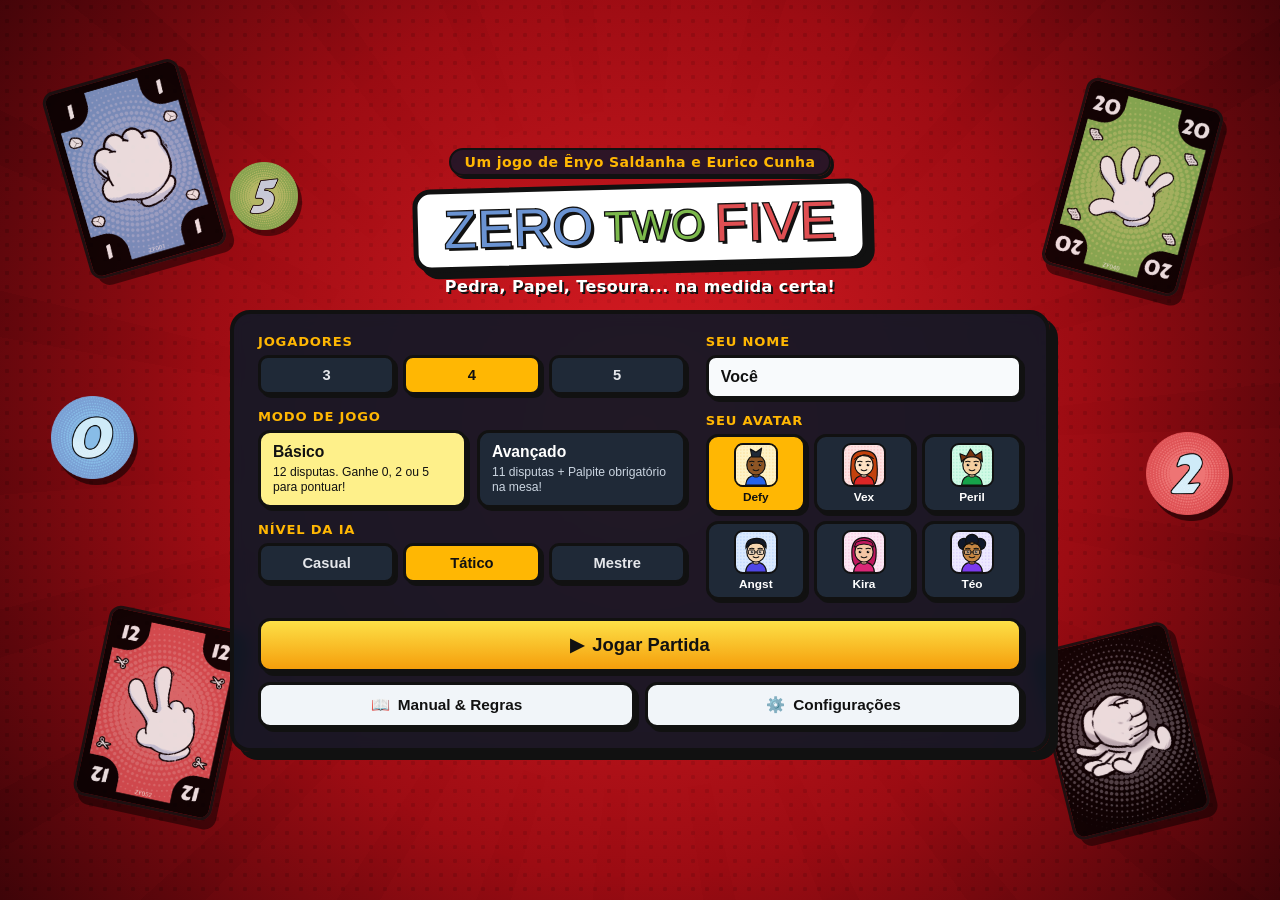
==== index.html @ 68f6e646 "Add files via upload" ====
<!DOCTYPE html>
<html lang="pt-BR">
<head>
  <meta charset="UTF-8" />
  <meta name="viewport" content="width=device-width, initial-scale=1.0, maximum-scale=1.0, user-scalable=no" />
  <title>Zero Two Five</title>
  <meta name="description" content="Um jogo de Ênyo Saldanha e Eurico Cunha — Pedra, Papel, Tesoura... na medida certa!" />
  <meta name="theme-color" content="#df1d24" />
  <meta name="apple-mobile-web-app-capable" content="yes" />
  <meta name="apple-mobile-web-app-status-bar-style" content="black-translucent" />
  <meta property="og:title" content="Zero Two Five" />
  <meta property="og:description" content="Um jogo de Ênyo Saldanha e Eurico Cunha — Pedra, Papel, Tesoura... na medida certa!" />
  <meta property="og:type" content="website" />
  <link rel="icon" type="image/png" href="assets/tokens/2_token.png" />
  <link rel="apple-touch-icon" href="assets/tokens/2_token.png" />
  <link rel="manifest" href="manifest.webmanifest" />
  <link rel="stylesheet" href="src/css/style.css" />
</head>
<body class="theme-crimson">
  <div id="app">
    <!-- ================= MAIN MENU ================= -->
    <section id="menu-screen" class="screen active">
      <div class="comic-bg-rays"></div>
      <div class="comic-bg-halftone"></div>
      <div class="floating-deco" aria-hidden="true">
        <img src="zero_two_five_cartas/jokenpo datamerged2.png" class="float-card fc-1" alt="" />
        <img src="zero_two_five_cartas/jokenpo datamerged53.png" class="float-card fc-2" alt="" />
        <img src="zero_two_five_cartas/jokenpo datamerged41.png" class="float-card fc-3" alt="" />
        <img src="zero_two_five_cartas/jokenpo datamerged.png" class="float-card fc-4" alt="" />
        <img src="assets/tokens/0_token.png" class="float-token ft-1" alt="" />
        <img src="assets/tokens/2_token.png" class="float-token ft-2" alt="" />
        <img src="assets/tokens/5_token.png" class="float-token ft-3" alt="" />
      </div>

      <div class="menu-container">
        <header class="brand-header">
          <p class="brand-credits" data-i18n="gameCredits">Um jogo de Ênyo Saldanha e Eurico Cunha</p>
          <div class="logo-lockup">
            <span class="logo-zero">ZERO</span>
            <span class="logo-two">TWO</span>
            <span class="logo-five">FIVE</span>
          </div>
          <p class="brand-subtitle" data-i18n="subtitle">Pedra, Papel, Tesoura... na medida certa!</p>
        </header>

        <div class="menu-card">
          <div class="menu-grid">
            <div class="setup-col">
              <div class="setup-group">
                <label class="setup-label" data-i18n="playersLabel">Jogadores</label>
                <div class="segmented" id="player-count-picker">
                  <button type="button" class="seg-btn" data-players="3">3</button>
                  <button type="button" class="seg-btn active" data-players="4">4</button>
                  <button type="button" class="seg-btn" data-players="5">5</button>
                </div>
              </div>

              <div class="setup-group">
                <label class="setup-label" data-i18n="modeLabel">Modo de Jogo</label>
                <div class="mode-cards" id="mode-picker">
                  <button type="button" class="mode-card active" data-mode="basic">
                    <strong data-i18n="modeBasic">Básico</strong>
                    <span data-i18n="modeBasicDesc">12 disputas. Ganhe 0, 2 ou 5 para pontuar!</span>
                  </button>
                  <button type="button" class="mode-card" data-mode="advanced">
                    <strong data-i18n="modeAdvanced">Avançado</strong>
                    <span data-i18n="modeAdvancedDesc">11 disputas + Palpite obrigatório na mesa!</span>
                  </button>
                </div>
              </div>

              <div class="setup-group">
                <label class="setup-label" data-i18n="difficultyLabel">Nível da IA</label>
                <div class="segmented" id="difficulty-picker">
                  <button type="button" class="seg-btn" data-diff="casual" data-i18n="diffCasual">Casual</button>
                  <button type="button" class="seg-btn active" data-diff="tactical" data-i18n="diffTactical">Tático</button>
                  <button type="button" class="seg-btn" data-diff="master" data-i18n="diffMaster">Mestre</button>
                </div>
              </div>
            </div>

            <div class="setup-col">
              <div class="setup-group">
                <label class="setup-label" for="player-name-input" data-i18n="yourName">Seu Nome</label>
                <input id="player-name-input" class="comic-input" type="text" maxlength="14" value="Você" />
              </div>

              <div class="setup-group">
                <label class="setup-label" data-i18n="yourAvatar">Seu Avatar</label>
                <div class="avatar-picker" id="avatar-picker"></div>
              </div>
            </div>
          </div>

          <div class="menu-actions">
            <button id="start-game-btn" type="button" class="btn-comic btn-play">
              <span>▶</span>
              <span data-i18n="playNow">Jogar Partida</span>
            </button>
            <div class="menu-secondary-actions">
              <button id="open-rules-menu-btn" type="button" class="btn-comic btn-secondary">
                <span>📖</span>
                <span data-i18n="rulesBtn">Manual & Regras</span>
              </button>
              <button id="open-settings-menu-btn" type="button" class="btn-comic btn-secondary">
                <span>⚙️</span>
                <span data-i18n="settingsBtn">Configurações</span>
              </button>
              <button id="quit-desktop-btn" type="button" class="btn-comic btn-danger hidden">
                <span>🚪</span>
                <span data-i18n="quitDesktop">Sair para Desktop</span>
              </button>
            </div>
          </div>
        </div>
      </div>
    </section>

    <!-- ================= GAME TABLE ================= -->
    <section id="game-screen" class="screen">
      <div class="comic-bg-rays"></div>
      <div class="comic-bg-halftone"></div>
      <div class="table-perspective-floor" aria-hidden="true"></div>

      <!-- Top HUD -->
      <header class="top-hud">
        <div class="hud-left">
          <div class="mini-logo">
            <span class="lz">ZERO</span><span class="lt">TWO</span><span class="lf">FIVE</span>
          </div>
          <div class="hud-pill" id="hud-round-pill">Rodada 1/5</div>
          <div class="hud-pill hud-pill-accent" id="hud-dispute-pill">Disputa 1/12</div>
          <div class="hud-pill hud-pill-mode" id="hud-mode-pill">Básico</div>
        </div>

        <div class="hud-center">
          <div class="center-status-banner" id="center-status-banner">
            <span id="center-status-text">Aguardando carta inicial...</span>
          </div>
        </div>

        <div class="hud-right">
          <div class="reserve-box" id="hud-reserve" title="Fichas restantes na reserva">
            <div class="res-item"><img src="assets/tokens/0_token.png" alt="0" /><span id="res-0">10</span></div>
            <div class="res-item"><img src="assets/tokens/2_token.png" alt="2" /><span id="res-2">10</span></div>
            <div class="res-item"><img src="assets/tokens/5_token.png" alt="5" /><span id="res-5">10</span></div>
          </div>
          <button id="hud-speed-btn" type="button" class="hud-icon-btn" title="Velocidade">1×</button>
          <button id="hud-sfx-btn" type="button" class="hud-icon-btn" title="Som">🔊</button>
          <button id="hud-music-btn" type="button" class="hud-icon-btn" title="Música">🎵</button>
          <button id="hud-rules-btn" type="button" class="hud-icon-btn" title="Regras">?</button>
          <button id="hud-settings-btn" type="button" class="hud-icon-btn" title="Configurações">⚙️</button>
          <button id="hud-menu-btn" type="button" class="hud-icon-btn" title="Menu">☰</button>
        </div>
      </header>

      <!-- Table Playfield -->
      <main class="table-arena" id="table-arena">
        <!-- Opponent seats injected dynamically -->
        <div id="opponents-layer" class="opponents-layer"></div>

        <!-- Center Vortex & Played Cards -->
        <div class="center-zone" id="center-zone">
          <div class="direction-ring" aria-hidden="true">
            <svg viewBox="0 0 360 360" class="arrows-svg">
              <defs>
                <linearGradient id="arrowGrad" x1="0%" y1="0%" x2="100%" y2="100%">
                  <stop offset="0%" stop-color="#ffd166" />
                  <stop offset="100%" stop-color="#f77f00" />
                </linearGradient>
              </defs>
              <!-- Clockwise Curved Arrow Top-Right -->
              <path d="M 92 48 A 145 145 0 0 1 304 128 L 320 118 L 302 162 L 266 138 L 284 132 A 122 122 0 0 0 92 68 Z"
                    fill="url(#arrowGrad)" stroke="#111" stroke-width="5" stroke-linejoin="round" />
              <!-- Clockwise Curved Arrow Bottom-Left -->
              <path d="M 268 312 A 145 145 0 0 1 56 232 L 40 242 L 58 198 L 94 222 L 76 228 A 122 122 0 0 0 268 292 Z"
                    fill="url(#arrowGrad)" stroke="#111" stroke-width="5" stroke-linejoin="round" />
            </svg>
          </div>

          <div class="played-cards-stage" id="played-cards-stage"></div>

          <div class="comic-callout hidden" id="comic-callout">
            <div class="callout-burst" id="callout-title">BAM!</div>
            <div class="callout-sub" id="callout-sub"></div>
          </div>
        </div>
      </main>

      <!-- Human Player Bottom Dock -->
      <footer class="human-dock" id="human-dock">
        <div class="human-profile-panel" id="human-profile-panel">
          <div class="seat-avatar-wrap" id="human-avatar-wrap">
            <div class="bam-tag">VEZ!</div>
            <div class="avatar-frame" id="human-avatar-frame"></div>
            <div class="card-count-badge" id="human-card-count">12</div>
          </div>

          <div class="human-meta">
            <div class="human-name-row">
              <span class="seat-name" id="human-name-label">Você</span>
            </div>

            <div class="human-stats-row">
              <div class="wins-pill" id="human-wins-pill">
                <span class="trophy-icon">🏆</span>
                <strong id="human-wins-count">0</strong>
              </div>
              <div class="tokens-row" id="human-tokens-row"></div>
              <div class="bid-mini-slot hidden" id="human-bid-slot"></div>
            </div>
          </div>
        </div>

        <div class="human-hand-area">
          <div class="turn-instruction-bar" id="turn-instruction-bar">
            <span id="turn-instruction-text">Sua vez!</span>
          </div>
          <div class="human-hand" id="human-hand"></div>
        </div>

        <div class="human-controls-panel">
          <button id="sort-hand-btn" type="button" class="btn-comic btn-small">
            <span>⇅</span>
            <span id="sort-hand-label">Ordenar por Número</span>
          </button>
          <button id="place-bid-btn" type="button" class="btn-comic btn-bid hidden">
            <span>🎯</span>
            <span id="place-bid-label">Colocar Palpite</span>
          </button>
        </div>
      </footer>
    </section>

    <!-- ================= MODALS ================= -->
    <div id="modal-backdrop" class="modal-backdrop hidden">
      <!-- Rules Modal -->
      <div id="rules-modal" class="comic-modal hidden">
        <div class="modal-header">
          <h2 data-i18n="manualTitle">Como Jogar Zero Two Five</h2>
          <button type="button" class="modal-close-btn" data-close-modal="rules-modal">✕</button>
        </div>
        <div class="modal-body rules-body" id="rules-content"></div>
        <div class="modal-footer">
          <button type="button" class="btn-comic btn-play" data-close-modal="rules-modal" data-i18n="close">Fechar</button>
        </div>
      </div>

      <!-- Settings Modal -->
      <div id="settings-modal" class="comic-modal hidden">
        <div class="modal-header">
          <h2 data-i18n="settingsBtn">Configurações</h2>
          <button type="button" class="modal-close-btn" data-close-modal="settings-modal">✕</button>
        </div>
        <div class="modal-body settings-body">
          <div class="setting-row">
            <label data-i18n="tableTheme">Tema da Mesa</label>
            <div class="theme-picker" id="theme-picker"></div>
          </div>
          <div class="setting-row">
            <label data-i18n="languageLabel">Idioma</label>
            <div class="segmented" id="lang-picker">
              <button type="button" class="seg-btn active" data-lang="pt">Português (BR)</button>
              <button type="button" class="seg-btn" data-lang="en">English</button>
            </div>
          </div>
          <div class="setting-row">
            <label data-i18n="speedLabel">Velocidade</label>
            <div class="segmented" id="speed-picker">
              <button type="button" class="seg-btn active" data-speed="normal" data-i18n="speedNormal">Normal</button>
              <button type="button" class="seg-btn" data-speed="fast" data-i18n="speedFast">Rápida</button>
            </div>
          </div>
          <div class="setting-row">
            <label data-i18n="soundLabel">Efeitos Sonoros</label>
            <div class="segmented" id="sfx-picker">
              <button type="button" class="seg-btn active" data-sfx="on" data-i18n="on">Ligado</button>
              <button type="button" class="seg-btn" data-sfx="off" data-i18n="off">Desligado</button>
            </div>
          </div>
          <div class="setting-row">
            <label data-i18n="musicLabel">Música de Fundo</label>
            <div class="segmented" id="music-picker">
              <button type="button" class="seg-btn" data-music="on" data-i18n="on">Ligado</button>
              <button type="button" class="seg-btn active" data-music="off" data-i18n="off">Desligado</button>
            </div>
          </div>
        </div>
        <div class="modal-footer">
          <button type="button" class="btn-comic btn-play" data-close-modal="settings-modal" data-i18n="close">Fechar</button>
        </div>
      </div>

      <!-- Round Summary Modal -->
      <div id="round-modal" class="comic-modal comic-modal-wide hidden">
        <div class="modal-header">
          <h2 id="round-modal-title">Fim da Rodada 1</h2>
        </div>
        <div class="modal-body" id="round-modal-body"></div>
        <div class="modal-footer">
          <button id="round-next-btn" type="button" class="btn-comic btn-play">Próxima Rodada</button>
        </div>
      </div>

      <!-- Game Over Modal -->
      <div id="gameover-modal" class="comic-modal comic-modal-wide hidden">
        <div class="modal-header">
          <h2 id="gameover-modal-title">Fim de Jogo!</h2>
        </div>
        <div class="modal-body" id="gameover-modal-body"></div>
        <div class="modal-footer gameover-footer">
          <button id="tie-jokenpo-btn" type="button" class="btn-comic btn-bid hidden">Decidir no Pedra, Papel, Tesoura!</button>
          <button id="play-again-btn" type="button" class="btn-comic btn-play">Jogar Novamente</button>
          <button id="back-menu-btn" type="button" class="btn-comic btn-secondary">Menu Principal</button>
        </div>
      </div>

      <!-- Jokenpô Tie-Breaker Modal -->
      <div id="jokenpo-modal" class="comic-modal hidden">
        <div class="modal-header">
          <h2 id="jokenpo-modal-title">Desempate: Pedra, Papel, Tesoura!</h2>
        </div>
        <div class="modal-body" id="jokenpo-modal-body"></div>
      </div>

      <!-- In-Match Pause / Menu Modal -->
      <div id="pause-menu-modal" class="comic-modal hidden">
        <div class="modal-header">
          <h2 data-i18n="pauseTitle">Menu da Partida</h2>
          <button type="button" class="modal-close-btn" data-close-modal="pause-menu-modal">✕</button>
        </div>
        <div class="modal-body pause-menu-body">
          <div id="pause-scoreboard" class="pause-scoreboard"></div>
          <div class="pause-menu-actions">
            <button id="pause-resume-btn" type="button" class="btn-comic btn-play" data-i18n="resumeBtn">▶ Continuar Partida</button>
            <button id="pause-restart-btn" type="button" class="btn-comic btn-bid" data-i18n="restartBtn">🔄 Reiniciar Partida</button>
            <button id="pause-settings-btn" type="button" class="btn-comic btn-secondary" data-i18n="settingsBtn">Configurações</button>
            <button id="pause-rules-btn" type="button" class="btn-comic btn-secondary" data-i18n="rulesBtn">Manual & Regras</button>
            <button id="pause-leave-btn" type="button" class="btn-comic btn-danger" data-i18n="leaveMatchBtn">🚪 Sair da Partida</button>
            <button id="pause-quit-btn" type="button" class="btn-comic btn-danger hidden" data-i18n="quitDesktop">Sair para Desktop</button>
          </div>
        </div>
      </div>
    </div>

    <canvas id="confetti-canvas" class="confetti-canvas hidden"></canvas>
  </div>

  <script type="module" src="src/js/main.js"></script>
</body>
</html>
---- src/css/style.css ----
:root {
  --bg-center: #df1d24;
  --bg-mid: #9d0c13;
  --bg-edge: #3e0408;
  --accent: #ffb703;
  --rock: #6a93d2;
  --scissors: #df4f52;
  --paper: #7cb94c;
  --ink: #111111;
  --paper-white: #f8fafc;
  --card-radius: 10px;
  --font-display: 'Impact', 'Arial Black', 'Trebuchet MS', sans-serif;
  --font-ui: 'Segoe UI', 'Trebuchet MS', system-ui, -apple-system, sans-serif;
}

body.theme-crimson {
  --bg-center: #df1d24;
  --bg-mid: #9d0c13;
  --bg-edge: #3e0408;
  --accent: #ffb703;
}

body.theme-cobalt {
  --bg-center: #2563eb;
  --bg-mid: #1e3a8a;
  --bg-edge: #0a1438;
  --accent: #fde047;
}

body.theme-emerald {
  --bg-center: #16a34a;
  --bg-mid: #14532d;
  --bg-edge: #052212;
  --accent: #facc15;
}

body.theme-midnight {
  --bg-center: #312e81;
  --bg-mid: #1e1b4b;
  --bg-edge: #09071a;
  --accent: #38bdf8;
}

* {
  box-sizing: border-box;
  user-select: none;
  -webkit-tap-highlight-color: transparent;
}

html,
body {
  margin: 0;
  padding: 0;
  width: 100%;
  height: 100%;
  overflow: hidden;
  font-family: var(--font-ui);
  color: #ffffff;
  background: var(--bg-edge);
}

#app {
  position: relative;
  width: 100%;
  height: 100dvh;
  overflow: hidden;
}

.hidden {
  display: none !important;
}

.screen {
  position: absolute;
  inset: 0;
  display: none;
  flex-direction: column;
  background: radial-gradient(circle at 50% 48%, var(--bg-center) 0%, var(--bg-mid) 56%, var(--bg-edge) 100%);
  overflow: hidden;
}

.screen.active {
  display: flex;
}

/* Comic Halftone + Speedline Layers */
.comic-bg-rays {
  position: absolute;
  inset: -40%;
  pointer-events: none;
  opacity: 0.16;
  background: repeating-conic-gradient(
    from 0deg,
    rgba(0, 0, 0, 0.55) 0deg 4deg,
    transparent 4deg 14deg
  );
  mask-image: radial-gradient(circle at 50% 50%, transparent 22%, black 70%);
  -webkit-mask-image: radial-gradient(circle at 50% 50%, transparent 22%, black 70%);
}

.comic-bg-halftone {
  position: absolute;
  inset: 0;
  pointer-events: none;
  opacity: 0.22;
  background-image: radial-gradient(rgba(0, 0, 0, 0.65) 2px, transparent 2.5px);
  background-size: 14px 14px;
  mask-image: radial-gradient(circle at 50% 50%, rgba(0, 0, 0, 0.25) 0%, rgba(0, 0, 0, 0.95) 85%);
  -webkit-mask-image: radial-gradient(circle at 50% 50%, rgba(0, 0, 0, 0.25) 0%, rgba(0, 0, 0, 0.95) 85%);
}

/* ================= MENU SCREEN ================= */
#menu-screen {
  align-items: center;
  justify-content: center;
  padding: 16px;
}

.floating-deco {
  position: absolute;
  inset: 0;
  pointer-events: none;
  overflow: hidden;
}

.float-card {
  position: absolute;
  width: clamp(90px, 11vw, 155px);
  border-radius: 12px;
  border: 3px solid #111;
  box-shadow: 6px 8px 0 rgba(0, 0, 0, 0.55);
  opacity: 0.85;
  animation: floatSlow 6s ease-in-out infinite;
}

.fc-1 { top: 8%; left: 5%; transform: rotate(-16deg); animation-delay: 0s; }
.fc-2 { bottom: 10%; left: 7%; transform: rotate(12deg); animation-delay: 1.5s; }
.fc-3 { top: 10%; right: 6%; transform: rotate(15deg); animation-delay: 0.8s; }
.fc-4 { bottom: 8%; right: 7%; transform: rotate(-14deg); animation-delay: 2.2s; }

.float-token {
  position: absolute;
  width: clamp(58px, 6.5vw, 95px);
  filter: drop-shadow(4px 6px 0 rgba(0, 0, 0, 0.55));
  animation: floatSlow 5.5s ease-in-out infinite;
}

.ft-1 { top: 44%; left: 4%; animation-delay: 0.4s; }
.ft-2 { top: 48%; right: 4%; animation-delay: 1.8s; }
.ft-3 { top: 18%; left: 18%; width: 68px; animation-delay: 1.1s; opacity: 0.85; }

@keyframes floatSlow {
  0%, 100% { translate: 0 0; }
  50% { translate: 0 -14px; }
}

.menu-container {
  position: relative;
  z-index: 2;
  width: 100%;
  max-width: 820px;
  max-height: 96dvh;
  display: flex;
  flex-direction: column;
  align-items: center;
  gap: 14px;
}

.brand-header {
  display: flex;
  flex-direction: column;
  align-items: center;
  text-align: center;
}

.brand-credits {
  margin: 0 0 8px;
  display: inline-block;
  padding: 4px 14px;
  background: rgba(15, 23, 42, 0.82);
  border: 2.5px solid var(--ink);
  border-radius: 999px;
  box-shadow: 3px 3px 0 var(--ink);
  color: var(--accent);
  font-weight: 900;
  font-size: 0.88rem;
  letter-spacing: 0.4px;
}

.logo-lockup {
  display: inline-flex;
  align-items: center;
  gap: 10px;
  padding: 10px 26px;
  background: #ffffff;
  border: 5px solid var(--ink);
  border-radius: 18px;
  box-shadow: 7px 7px 0 var(--ink);
  transform: rotate(-1.5deg);
}

.logo-lockup span {
  font-family: var(--font-display);
  font-size: clamp(2rem, 4.5vw, 3.3rem);
  letter-spacing: 1px;
  line-height: 1;
  -webkit-text-stroke: 2.5px var(--ink);
  paint-order: stroke fill;
  text-shadow: 3px 3px 0 var(--ink);
}

.logo-zero { color: var(--rock); }
.logo-two { color: var(--paper); font-size: clamp(1.6rem, 3.6vw, 2.6rem) !important; }
.logo-five { color: var(--scissors); }

.brand-subtitle {
  margin: 10px 0 0;
  font-weight: 800;
  font-size: 1rem;
  letter-spacing: 0.4px;
  text-shadow: 2px 2px 0 var(--ink);
}

.menu-card {
  width: 100%;
  background: rgba(17, 24, 39, 0.92);
  border: 4px solid var(--ink);
  border-radius: 20px;
  box-shadow: 8px 8px 0 var(--ink);
  padding: 20px 24px;
  backdrop-filter: blur(8px);
  overflow-y: auto;
}

.menu-grid {
  display: grid;
  grid-template-columns: 1.15fr 0.85fr;
  gap: 20px;
}

.setup-col {
  display: flex;
  flex-direction: column;
  gap: 14px;
}

.setup-group {
  display: flex;
  flex-direction: column;
  gap: 6px;
}

.setup-label {
  font-size: 0.82rem;
  font-weight: 900;
  text-transform: uppercase;
  letter-spacing: 0.8px;
  color: var(--accent);
}

.segmented {
  display: grid;
  grid-auto-flow: column;
  grid-auto-columns: 1fr;
  gap: 8px;
}

.seg-btn {
  padding: 9px 10px;
  border: 3px solid var(--ink);
  border-radius: 10px;
  background: #1f2937;
  color: #e5e7eb;
  font-weight: 800;
  font-size: 0.92rem;
  cursor: pointer;
  box-shadow: 3px 3px 0 var(--ink);
  transition: transform 0.1s ease, background 0.15s ease;
}

.seg-btn:hover {
  transform: translateY(-1px);
  background: #374151;
}

.seg-btn.active {
  background: var(--accent);
  color: var(--ink);
}

.mode-cards {
  display: grid;
  grid-template-columns: 1fr 1fr;
  gap: 10px;
}

.mode-card {
  display: flex;
  flex-direction: column;
  align-items: flex-start;
  text-align: left;
  gap: 4px;
  padding: 10px 12px;
  border: 3px solid var(--ink);
  border-radius: 12px;
  background: #1f2937;
  color: #f3f4f6;
  cursor: pointer;
  box-shadow: 3px 3px 0 var(--ink);
  transition: transform 0.1s ease, background 0.15s ease;
}

.mode-card strong {
  font-size: 0.98rem;
  color: #ffffff;
}

.mode-card span {
  font-size: 0.76rem;
  line-height: 1.25;
  color: #cbd5e1;
}

.mode-card.active {
  background: #fef08a;
  color: var(--ink);
}

.mode-card.active strong,
.mode-card.active span {
  color: var(--ink);
}

.comic-input {
  width: 100%;
  padding: 10px 12px;
  border: 3px solid var(--ink);
  border-radius: 10px;
  background: #f8fafc;
  color: var(--ink);
  font-weight: 800;
  font-size: 1rem;
  box-shadow: 3px 3px 0 var(--ink);
  outline: none;
}

.avatar-picker {
  display: grid;
  grid-template-columns: repeat(3, 1fr);
  gap: 8px;
}

.avatar-choice {
  display: flex;
  flex-direction: column;
  align-items: center;
  gap: 3px;
  padding: 6px;
  border: 3px solid var(--ink);
  border-radius: 12px;
  background: #1f2937;
  color: #fff;
  cursor: pointer;
  box-shadow: 3px 3px 0 var(--ink);
  transition: transform 0.12s ease;
}

.avatar-choice:hover {
  transform: translateY(-2px);
}

.avatar-choice.active {
  background: var(--accent);
  color: var(--ink);
}

.avatar-choice .mini-av {
  width: 44px;
  height: 44px;
  border-radius: 9px;
  overflow: hidden;
  border: 2px solid var(--ink);
}

.avatar-choice span {
  font-size: 0.74rem;
  font-weight: 800;
}

.menu-actions {
  margin-top: 18px;
  display: flex;
  flex-direction: column;
  gap: 10px;
}

.menu-secondary-actions {
  display: flex;
  gap: 10px;
  flex-wrap: wrap;
}

.menu-secondary-actions > button {
  flex: 1;
}

/* Comic Buttons */
.btn-comic {
  display: inline-flex;
  align-items: center;
  justify-content: center;
  gap: 8px;
  padding: 11px 18px;
  border: 3px solid var(--ink);
  border-radius: 12px;
  font-weight: 900;
  font-size: 0.96rem;
  cursor: pointer;
  box-shadow: 4px 4px 0 var(--ink);
  transition: transform 0.1s ease, box-shadow 0.1s ease, filter 0.15s ease;
}

.btn-comic:hover {
  transform: translate(-1px, -2px);
  box-shadow: 5px 6px 0 var(--ink);
}

.btn-comic:active {
  transform: translate(2px, 2px);
  box-shadow: 2px 2px 0 var(--ink);
}

.btn-play {
  background: linear-gradient(180deg, #fde047 0%, #f59e0b 100%);
  color: var(--ink);
  font-size: 1.15rem;
  padding: 13px 22px;
}

.btn-secondary {
  background: #f1f5f9;
  color: var(--ink);
}

.btn-danger {
  background: #ef4444;
  color: #ffffff;
}

.btn-bid {
  background: linear-gradient(180deg, #60a5fa 0%, #2563eb 100%);
  color: #ffffff;
}

.btn-bid.active-bid-mode {
  background: linear-gradient(180deg, #fde047 0%, #ea580c 100%);
  color: var(--ink);
  animation: pulseGlow 1s infinite alternate;
}

.btn-small {
  padding: 8px 12px;
  font-size: 0.82rem;
  background: #f1f5f9;
  color: var(--ink);
}

/* ================= GAME SCREEN ================= */
#game-screen {
  justify-content: space-between;
}

.table-perspective-floor {
  position: absolute;
  inset: 7% 6% 18% 6%;
  border-radius: 50%;
  border: 6px solid rgba(0, 0, 0, 0.35);
  background: radial-gradient(circle, rgba(255, 255, 255, 0.08) 0%, rgba(0, 0, 0, 0.18) 100%);
  box-shadow: inset 0 0 80px rgba(0, 0, 0, 0.35);
  pointer-events: none;
  transform: perspective(1000px) rotateX(18deg);
}

/* Top HUD */
.top-hud {
  position: relative;
  z-index: 20;
  display: flex;
  align-items: center;
  justify-content: space-between;
  gap: 10px;
  padding: 10px 16px;
}

.hud-left,
.hud-right {
  display: flex;
  align-items: center;
  gap: 8px;
  flex-wrap: wrap;
}

.hud-center {
  display: flex;
  align-items: center;
  justify-content: center;
  flex: 0 0 auto;
}

@media (max-width: 1260px) {
  .top-hud {
    gap: 4px;
    padding: 8px 8px;
  }
  .hud-left,
  .hud-right {
    gap: 3px;
    flex-wrap: nowrap;
  }
  .hud-pill,
  .center-status-banner {
    font-size: 0.66rem;
    padding: 3px 6px;
    white-space: nowrap;
  }
  .center-status-banner {
    max-width: 180px;
    overflow: hidden;
    text-overflow: ellipsis;
  }
  .reserve-box {
    gap: 3px;
    padding: 2px 5px;
  }
  .res-item {
    font-size: 0.66rem;
    gap: 2px;
  }
  .res-item img {
    width: 13px;
    height: 13px;
  }
  .mini-logo {
    font-size: 0.7rem;
    padding: 3px 5px;
    white-space: nowrap;
  }
  .hud-icon-btn {
    min-width: 24px;
    height: 24px;
    padding: 0 4px;
    font-size: 0.72rem;
  }
}

.mini-logo {
  display: inline-flex;
  gap: 4px;
  padding: 4px 10px;
  background: #fff;
  border: 3px solid var(--ink);
  border-radius: 9px;
  box-shadow: 3px 3px 0 var(--ink);
  font-family: var(--font-display);
  font-size: 1.05rem;
}

.mini-logo span {
  -webkit-text-stroke: 1.2px var(--ink);
  paint-order: stroke fill;
}

.mini-logo .lz { color: var(--rock); }
.mini-logo .lt { color: var(--paper); }
.mini-logo .lf { color: var(--scissors); }

.hud-pill {
  padding: 5px 12px;
  background: rgba(15, 23, 42, 0.88);
  border: 2.5px solid var(--ink);
  border-radius: 999px;
  font-weight: 800;
  font-size: 0.84rem;
  box-shadow: 2px 2px 0 var(--ink);
}

.hud-pill-accent {
  background: var(--accent);
  color: var(--ink);
}

.hud-pill-mode {
  background: #e0f2fe;
  color: var(--ink);
}

.reserve-box {
  display: inline-flex;
  align-items: center;
  gap: 8px;
  padding: 3px 10px;
  background: rgba(15, 23, 42, 0.88);
  border: 2.5px solid var(--ink);
  border-radius: 999px;
  box-shadow: 2px 2px 0 var(--ink);
}

.res-item {
  display: inline-flex;
  align-items: center;
  gap: 4px;
  font-weight: 900;
  font-size: 0.82rem;
}

.res-item img {
  width: 22px;
  height: 22px;
}

.hud-icon-btn {
  min-width: 36px;
  height: 36px;
  padding: 0 9px;
  border: 2.5px solid var(--ink);
  border-radius: 10px;
  background: #f8fafc;
  color: var(--ink);
  font-weight: 900;
  font-size: 0.92rem;
  cursor: pointer;
  box-shadow: 2px 2px 0 var(--ink);
  transition: transform 0.1s ease;
}

.hud-icon-btn:hover {
  transform: translateY(-1px);
}

.hud-icon-btn.muted {
  opacity: 0.55;
  background: #cbd5e1;
}

/* Table Arena */
.table-arena {
  position: relative;
  flex: 1;
  min-height: 0;
  z-index: 10;
}

.opponents-layer {
  position: absolute;
  inset: 0;
  pointer-events: none;
}

/* Opponent Seat Positioning */
.opp-seat {
  position: absolute;
  display: flex;
  align-items: center;
  gap: 10px;
  pointer-events: auto;
  transition: transform 0.25s ease;
}

/* 3 players: top-left, top-right */
.opp-seat.pos-top-left {
  top: 2%;
  left: 4%;
  flex-direction: row;
}

.opp-seat.pos-top-right {
  top: 2%;
  right: 4%;
  flex-direction: row-reverse;
}

/* 4 players: left, top-right-of-center, right (lower) */
.opp-seat.pos-left {
  top: 33%;
  left: 1.5%;
  flex-direction: row;
}

.opp-seat.pos-top-center {
  top: 1.5%;
  left: 56%;
  right: auto;
  transform: none;
  flex-direction: row;
}

.opp-seat.pos-top-center .opp-card-box {
  padding: 8px 13px;
}

.opp-seat.pos-right {
  top: 48%;
  right: 1.5%;
  flex-direction: row-reverse;
}

/* 5 players: left, top-left, top-right, right */
.opp-seat.pos-mid-left {
  top: 37%;
  left: 1.2%;
  flex-direction: row;
}

.opp-seat.pos-mid-right {
  top: 37%;
  right: 1.2%;
  flex-direction: row-reverse;
}

.opp-card-box {
  position: relative;
  display: flex;
  align-items: center;
  gap: 13px;
  padding: 11px 15px;
  background: rgba(15, 23, 42, 0.92);
  border: 3.5px solid var(--ink);
  border-radius: 17px;
  box-shadow: 5px 5px 0 var(--ink);
  transition: box-shadow 0.2s ease, border-color 0.2s ease, transform 0.2s ease;
}

.opp-seat.active-turn .opp-card-box {
  border-color: #fde047;
  box-shadow: 0 0 26px rgba(253, 224, 71, 0.9), 5px 5px 0 var(--ink);
  transform: scale(1.04);
}

.seat-avatar-wrap {
  position: relative;
  flex-shrink: 0;
}

.avatar-frame {
  width: 78px;
  height: 78px;
  border-radius: 14px;
  border: 3px solid var(--ink);
  overflow: hidden;
  background: #fff;
  box-shadow: 3px 3px 0 var(--ink);
}

.avatar-svg {
  width: 100%;
  height: 100%;
  display: block;
}

.bam-tag {
  position: absolute;
  top: -13px;
  left: -12px;
  padding: 3px 9px;
  background: #fde047;
  color: var(--ink);
  border: 2.5px solid var(--ink);
  border-radius: 9px;
  font-family: var(--font-display);
  font-size: 0.84rem;
  letter-spacing: 0.5px;
  transform: rotate(-12deg);
  box-shadow: 2px 2px 0 var(--ink);
  opacity: 0;
  pointer-events: none;
  z-index: 4;
  transition: opacity 0.2s ease, transform 0.2s ease;
}

.active-turn .bam-tag {
  opacity: 1;
  animation: bamPop 0.4s ease;
}

@keyframes bamPop {
  0% { transform: scale(0.5) rotate(-20deg); }
  70% { transform: scale(1.18) rotate(-8deg); }
  100% { transform: scale(1) rotate(-12deg); }
}

.card-count-badge {
  position: absolute;
  bottom: -7px;
  right: -7px;
  min-width: 28px;
  height: 28px;
  padding: 0 6px;
  background: #ffffff;
  color: var(--ink);
  border: 2.5px solid var(--ink);
  border-radius: 8px;
  font-weight: 900;
  font-size: 0.96rem;
  display: flex;
  align-items: center;
  justify-content: center;
  box-shadow: 2px 2px 0 var(--ink);
}

.opp-info {
  display: flex;
  flex-direction: column;
  gap: 7px;
  min-width: 128px;
}

.opp-name-line {
  display: flex;
  align-items: center;
  gap: 7px;
}

.seat-name {
  font-weight: 900;
  font-size: 1.12rem;
  text-shadow: 1px 1px 0 var(--ink);
}

.first-player-badge {
  height: 26px;
  width: auto;
  filter: drop-shadow(1px 2px 0 var(--ink));
}

.opp-stats-line {
  display: flex;
  align-items: center;
  gap: 7px;
  flex-wrap: wrap;
}

.wins-pill {
  display: inline-flex;
  align-items: center;
  gap: 7px;
  padding: 5px 14px;
  border: 3px solid var(--ink);
  border-radius: 999px;
  background: #334155;
  font-size: 1.18rem;
  font-weight: 900;
  box-shadow: 2px 2px 0 var(--ink);
}

.wins-pill .trophy-icon {
  font-size: 1.32rem;
  line-height: 1;
}

.wins-pill.valid-score {
  background: #22c55e;
  color: var(--ink);
}

.tokens-row {
  display: inline-flex;
  align-items: center;
  gap: 4px;
}

.token-chip {
  width: 28px;
  height: 28px;
  border-radius: 50%;
  filter: drop-shadow(1px 2px 0 rgba(0, 0, 0, 0.7));
}

.opp-hand-fan {
  display: flex;
  align-items: center;
  justify-content: center;
  height: 70px;
}

.opp-mini-back {
  width: 48px;
  height: 68px;
  border-radius: 7px;
  border: 2.5px solid var(--ink);
  margin-left: -32px;
  box-shadow: 2px 3px 0 rgba(0, 0, 0, 0.55);
}

.opp-mini-back:first-child {
  margin-left: 0;
}

.bid-mini-slot {
  display: inline-flex;
  align-items: center;
  gap: 4px;
  padding: 2px 6px;
  background: rgba(255, 255, 255, 0.14);
  border: 2px solid var(--ink);
  border-radius: 8px;
}

.bid-mini-slot img {
  width: 22px;
  height: 31px;
  border-radius: 4px;
  border: 1.5px solid var(--ink);
}

.bid-mini-slot span {
  font-weight: 900;
  font-size: 0.76rem;
  color: #fde047;
}

.speech-bubble {
  position: absolute;
  top: -30px;
  right: 8px;
  padding: 4px 10px;
  background: #ffffff;
  color: var(--ink);
  border: 2.5px solid var(--ink);
  border-radius: 12px;
  font-weight: 900;
  font-size: 0.75rem;
  box-shadow: 3px 3px 0 var(--ink);
  z-index: 15;
  white-space: nowrap;
  animation: bubbleIn 0.25s ease;
}

@keyframes bubbleIn {
  from { transform: scale(0.6) translateY(8px); opacity: 0; }
  to { transform: scale(1) translateY(0); opacity: 1; }
}

/* Center Arena */
.center-zone {
  position: absolute;
  top: 55%;
  left: 50%;
  transform: translate(-50%, -50%);
  width: min(860px, max(460px, calc(100% - 460px)));
  height: 86%;
  display: flex;
  align-items: center;
  justify-content: center;
}

.direction-ring {
  position: absolute;
  inset: 6% 18%;
  display: flex;
  align-items: center;
  justify-content: center;
  pointer-events: none;
  opacity: 0.52;
  z-index: 2;
}

.arrows-svg {
  width: 100%;
  height: 100%;
  animation: spinArrows 24s linear infinite;
}

@keyframes spinArrows {
  from { transform: rotate(0deg); }
  to { transform: rotate(360deg); }
}

.center-status-banner {
  display: inline-flex;
  align-items: center;
  justify-content: center;
  padding: 6px 16px;
  background: rgba(15, 23, 42, 0.94);
  border: 2.5px solid var(--ink);
  border-radius: 999px;
  font-weight: 900;
  font-size: 0.9rem;
  white-space: nowrap;
  box-shadow: 3px 3px 0 var(--ink);
}

.center-status-banner.tie-warning {
  background: #fef08a;
  color: var(--ink);
  animation: pulseGlow 0.8s infinite alternate;
}

.played-cards-stage {
  position: relative;
  width: 100%;
  height: 100%;
  z-index: 6;
}

.table-play-slot {
  position: absolute;
  display: flex;
  flex-direction: column;
  align-items: center;
  gap: 5px;
  transform: translate(-50%, -50%);
  animation: cardSlam 0.26s cubic-bezier(0.2, 1.3, 0.4, 1);
}

@keyframes cardSlam {
  0% { transform: translate(-50%, -50%) scale(1.35) rotate(8deg); opacity: 0; }
  100% { transform: translate(-50%, -50%) scale(1) rotate(0deg); opacity: 1; }
}

.table-card-frame {
  position: relative;
  width: clamp(74px, min(8.6vw, 13.8vh), 116px);
  aspect-ratio: 744 / 1039;
  border-radius: 12px;
  border: 3.5px solid var(--ink);
  box-shadow: 5px 7px 0 rgba(0, 0, 0, 0.65);
  overflow: hidden;
  background: #111;
  transition: transform 0.25s ease, box-shadow 0.25s ease;
}

.table-card-frame img {
  width: 100%;
  height: 100%;
  display: block;
  object-fit: cover;
}

.table-play-slot.is-winning .table-card-frame {
  border-color: #fde047;
  box-shadow: 0 0 20px rgba(253, 224, 71, 0.9), 4px 6px 0 var(--ink);
  transform: scale(1.07);
}

.table-play-crown {
  position: absolute;
  top: -16px;
  left: 50%;
  transform: translateX(-50%);
  font-size: 1.25rem;
  filter: drop-shadow(0 2px 2px #000);
  z-index: 4;
}

.table-play-owner {
  padding: 2px 8px;
  background: rgba(15, 23, 42, 0.92);
  border: 2px solid var(--ink);
  border-radius: 999px;
  font-size: 0.72rem;
  font-weight: 800;
  white-space: nowrap;
}

.comic-callout {
  position: absolute;
  top: 47%;
  left: 50%;
  width: max-content;
  max-width: min(430px, 64%);
  z-index: 30;
  display: flex;
  flex-direction: column;
  align-items: center;
  gap: 3px;
  padding: 8px 22px;
  background: #fde047;
  color: var(--ink);
  border: 3.5px solid var(--ink);
  border-radius: 16px;
  box-shadow: 5px 5px 0 var(--ink);
  transform: translate(-50%, -50%) rotate(-1.5deg);
  pointer-events: none;
  animation: calloutPop 0.3s cubic-bezier(0.2, 1.4, 0.4, 1);
}

.comic-callout.is-tie {
  background: #fb7185;
  color: #ffffff;
}

@keyframes calloutPop {
  from { transform: translate(-50%, -50%) scale(0.5) rotate(-6deg); opacity: 0; }
  to { transform: translate(-50%, -50%) scale(1) rotate(-1.5deg); opacity: 1; }
}

.callout-burst {
  font-family: var(--font-display);
  font-size: clamp(0.98rem, 1.48vw, 1.28rem);
  line-height: 1.15;
  letter-spacing: 0.4px;
  text-align: center;
  white-space: nowrap;
}

.callout-sub {
  font-weight: 800;
  font-size: clamp(0.76rem, 1.02vw, 0.92rem);
  line-height: 1.15;
  text-align: center;
}

@media (max-width: 1260px) {
  .center-zone {
    width: max(420px, calc(100% - 490px));
  }
}

@media (max-width: 1260px), (max-height: 760px) {
  .table-card-frame {
    width: clamp(72px, min(7.6vw, 12vh), 92px);
  }
  .comic-callout {
    top: 46%;
    padding: 5px 14px;
    max-width: min(310px, 52%);
  }
  .callout-burst {
    font-size: 0.92rem;
  }
  .callout-sub {
    font-size: 0.74rem;
  }
  #game-screen[data-players="4"] .turn-instruction-bar {
    transform: translateY(22px);
  }
}

.pause-menu-body {
  display: flex;
  flex-direction: column;
  gap: 14px;
}

.pause-scoreboard {
  background: rgba(15, 23, 42, 0.72);
  border: 2.5px solid var(--ink);
  border-radius: 12px;
  padding: 10px 12px;
}

.pause-score-header {
  display: flex;
  justify-content: space-between;
  align-items: center;
  gap: 8px;
  flex-wrap: wrap;
  font-size: 0.78rem;
  font-weight: 800;
  color: #fde047;
  margin-bottom: 8px;
}

.pause-score-list {
  display: flex;
  flex-direction: column;
  gap: 5px;
}

.pause-score-row {
  display: flex;
  align-items: center;
  justify-content: space-between;
  gap: 10px;
  padding: 5px 9px;
  background: rgba(30, 41, 59, 0.9);
  border-radius: 8px;
  font-size: 0.86rem;
}

.pause-score-name {
  font-weight: 800;
  color: #fff;
}

.pause-score-meta {
  color: #cbd5e1;
  font-weight: 700;
  font-size: 0.82rem;
}

.pause-score-pts {
  color: #4ade80;
}

.pause-menu-actions {
  display: flex;
  flex-direction: column;
  gap: 9px;
}

.pause-menu-actions .btn-comic {
  width: 100%;
  justify-content: center;
}

/* ================= HUMAN DOCK ================= */
.human-dock {
  position: relative;
  z-index: 25;
  display: grid;
  grid-template-columns: auto 1fr auto;
  align-items: end;
  gap: 14px;
  padding: 8px 18px 14px;
  background: linear-gradient(180deg, transparent 0%, rgba(0, 0, 0, 0.52) 45%, rgba(0, 0, 0, 0.78) 100%);
}

.human-profile-panel {
  position: relative;
  display: flex;
  align-items: center;
  gap: 13px;
  padding: 11px 15px;
  background: rgba(15, 23, 42, 0.94);
  border: 3.5px solid var(--ink);
  border-radius: 18px;
  box-shadow: 5px 5px 0 var(--ink);
}

.human-profile-panel.active-turn {
  border-color: #fde047;
  box-shadow: 0 0 26px rgba(253, 224, 71, 0.85), 4px 4px 0 var(--ink);
}

.human-meta {
  display: flex;
  flex-direction: column;
  gap: 6px;
}

.human-name-row {
  display: flex;
  align-items: center;
  gap: 8px;
}

.human-stats-row {
  display: flex;
  align-items: center;
  gap: 8px;
  flex-wrap: wrap;
}

.human-hand-area {
  display: flex;
  flex-direction: column;
  align-items: center;
  gap: 12px;
  min-width: 0;
}

.turn-instruction-bar {
  padding: 8px 22px;
  border-radius: 999px;
  border: 3px solid var(--ink);
  background: rgba(15, 23, 42, 0.92);
  font-weight: 900;
  font-size: 1.05rem;
  box-shadow: 4px 4px 0 var(--ink);
  transform: translateY(-8px);
}

.turn-instruction-bar.your-turn {
  background: #fde047;
  color: var(--ink);
}

.turn-instruction-bar.bid-mode {
  background: #60a5fa;
  color: var(--ink);
}

.human-hand {
  display: flex;
  align-items: flex-end;
  justify-content: center;
  padding: 36px 14px 4px;
  max-width: 100%;
  overflow: visible;
}

.hand-card-btn {
  position: relative;
  flex-shrink: 0;
  width: clamp(92px, 8.8vw, 130px);
  aspect-ratio: 744 / 1039;
  padding: 0;
  border: 3.5px solid var(--ink);
  border-radius: 12px;
  background: #111;
  cursor: pointer;
  margin-left: var(--hand-overlap, -36px);
  box-shadow: 4px 6px 0 rgba(0, 0, 0, 0.65);
  transition: transform 0.16s cubic-bezier(0.2, 1.4, 0.4, 1), filter 0.16s ease, box-shadow 0.16s ease, opacity 0.16s ease;
}

.hand-card-btn:first-child {
  margin-left: 0;
}

.hand-card-btn img {
  width: 100%;
  height: 100%;
  display: block;
  border-radius: 7px;
  object-fit: cover;
}

.hand-card-btn.legal:hover {
  transform: translateY(-22px) scale(1.1) !important;
  z-index: 40 !important;
  border-color: #fde047;
  box-shadow: 0 0 18px rgba(253, 224, 71, 0.9), 4px 10px 0 var(--ink);
}

.hand-card-btn.legal {
  filter: brightness(1.03);
}

.hand-card-btn.illegal {
  filter: grayscale(0.55) brightness(0.58);
  transform: translateY(10px) !important;
  cursor: not-allowed;
}

.hand-card-btn.bid-selectable {
  border-color: #60a5fa;
  box-shadow: 0 0 14px rgba(96, 165, 250, 0.85), 3px 5px 0 var(--ink);
}

.hand-card-btn.bid-selectable:hover {
  transform: translateY(-22px) scale(1.1) !important;
  z-index: 40 !important;
  border-color: #fde047;
}

.bid-tag-overlay {
  position: absolute;
  top: -12px;
  left: 50%;
  transform: translateX(-50%);
  padding: 2px 8px;
  border: 2px solid var(--ink);
  border-radius: 999px;
  background: #fde047;
  color: var(--ink);
  font-weight: 900;
  font-size: 0.72rem;
  white-space: nowrap;
  box-shadow: 2px 2px 0 var(--ink);
  z-index: 5;
}

.human-controls-panel {
  display: flex;
  flex-direction: column;
  gap: 8px;
  align-items: flex-end;
}

/* ================= MODALS ================= */
.modal-backdrop {
  position: fixed;
  inset: 0;
  z-index: 100;
  background: rgba(0, 0, 0, 0.72);
  backdrop-filter: blur(5px);
  display: flex;
  align-items: center;
  justify-content: center;
  padding: 16px;
}

.comic-modal {
  width: 100%;
  max-width: 560px;
  max-height: 90dvh;
  background: #0f172a;
  border: 4px solid var(--ink);
  border-radius: 20px;
  box-shadow: 8px 8px 0 var(--ink);
  display: flex;
  flex-direction: column;
  overflow: hidden;
  animation: modalIn 0.2s ease-out;
}

.comic-modal-wide {
  max-width: 720px;
}

@keyframes modalIn {
  from { transform: scale(0.9); opacity: 0; }
  to { transform: scale(1); opacity: 1; }
}

.modal-header {
  display: flex;
  align-items: center;
  justify-content: space-between;
  padding: 14px 20px;
  background: var(--accent);
  color: var(--ink);
  border-bottom: 4px solid var(--ink);
}

.modal-header h2 {
  margin: 0;
  font-family: var(--font-display);
  font-size: 1.45rem;
  letter-spacing: 0.5px;
}

.modal-close-btn {
  width: 34px;
  height: 34px;
  border: 3px solid var(--ink);
  border-radius: 9px;
  background: #fff;
  color: var(--ink);
  font-weight: 900;
  cursor: pointer;
}

.modal-body {
  padding: 18px 20px;
  overflow-y: auto;
  display: flex;
  flex-direction: column;
  gap: 14px;
}

.modal-footer {
  padding: 14px 20px;
  border-top: 3px solid #1e293b;
  display: flex;
  justify-content: flex-end;
  gap: 10px;
  flex-wrap: wrap;
}

/* Rules Styling */
.rules-section {
  background: #1e293b;
  border: 2.5px solid var(--ink);
  border-radius: 14px;
  padding: 12px 14px;
}

.rules-section h3 {
  margin: 0 0 6px;
  color: var(--accent);
  font-size: 1rem;
}

.rules-section p,
.rules-section li {
  margin: 4px 0;
  font-size: 0.9rem;
  line-height: 1.42;
  color: #e2e8f0;
}

.rules-triangle {
  display: flex;
  align-items: center;
  justify-content: center;
  gap: 10px;
  flex-wrap: wrap;
  padding: 8px 0;
  font-weight: 900;
}

.suit-tag {
  padding: 4px 10px;
  border: 2px solid var(--ink);
  border-radius: 999px;
  color: #fff;
}

.suit-tag.rock { background: var(--rock); }
.suit-tag.scissors { background: var(--scissors); }
.suit-tag.paper { background: var(--paper); }

/* Settings Styling */
.setting-row {
  display: flex;
  flex-direction: column;
  gap: 8px;
}

.setting-row label {
  font-weight: 900;
  font-size: 0.86rem;
  color: var(--accent);
  text-transform: uppercase;
}

.theme-picker {
  display: grid;
  grid-template-columns: repeat(2, 1fr);
  gap: 8px;
}

.theme-btn {
  display: flex;
  align-items: center;
  gap: 8px;
  padding: 9px 10px;
  border: 3px solid var(--ink);
  border-radius: 10px;
  background: #1e293b;
  color: #fff;
  font-weight: 800;
  font-size: 0.85rem;
  cursor: pointer;
}

.theme-btn.active {
  background: var(--accent);
  color: var(--ink);
}

.theme-swatch {
  width: 20px;
  height: 20px;
  border-radius: 50%;
  border: 2px solid var(--ink);
}

/* Round & GameOver Tables */
.summary-list {
  display: flex;
  flex-direction: column;
  gap: 10px;
}

.summary-row {
  display: grid;
  grid-template-columns: auto 1fr auto auto;
  align-items: center;
  gap: 12px;
  padding: 10px 14px;
  background: #1e293b;
  border: 3px solid var(--ink);
  border-radius: 14px;
}

.summary-row.winner-row {
  background: linear-gradient(90deg, rgba(250, 204, 21, 0.25), #1e293b);
  border-color: #fde047;
}

.summary-av {
  width: 46px;
  height: 46px;
  border-radius: 10px;
  border: 2.5px solid var(--ink);
  overflow: hidden;
}

.summary-meta strong {
  display: block;
  font-size: 1rem;
}

.summary-meta span {
  font-size: 0.82rem;
  color: #cbd5e1;
}

.summary-token-earned {
  display: flex;
  align-items: center;
  gap: 6px;
  font-weight: 900;
  font-size: 0.85rem;
}

.summary-token-earned img {
  width: 34px;
  height: 34px;
}

.podium-banner {
  text-align: center;
  padding: 12px;
  background: linear-gradient(135deg, rgba(253, 224, 71, 0.2), rgba(245, 158, 11, 0.15));
  border: 3px solid #fde047;
  border-radius: 16px;
}

.podium-banner h3 {
  margin: 0;
  font-family: var(--font-display);
  font-size: 1.6rem;
  color: #fde047;
}

.jokenpo-arena {
  display: flex;
  flex-direction: column;
  align-items: center;
  gap: 14px;
  text-align: center;
}

.jokenpo-choices {
  display: flex;
  gap: 14px;
  justify-content: center;
}

.jokenpo-pick-btn {
  display: flex;
  flex-direction: column;
  align-items: center;
  gap: 6px;
  padding: 14px 18px;
  border: 3px solid var(--ink);
  border-radius: 14px;
  background: #1e293b;
  color: #fff;
  font-weight: 900;
  cursor: pointer;
  box-shadow: 4px 4px 0 var(--ink);
}

.jokenpo-pick-btn:hover {
  transform: translateY(-3px);
  background: var(--accent);
  color: var(--ink);
}

.jokenpo-pick-btn span:first-child {
  font-size: 2rem;
}

.confetti-canvas {
  position: fixed;
  inset: 0;
  pointer-events: none;
  z-index: 200;
}

@keyframes pulseGlow {
  from { box-shadow: 0 0 8px rgba(253, 224, 71, 0.6), 3px 3px 0 var(--ink); }
  to { box-shadow: 0 0 22px rgba(253, 224, 71, 1), 3px 3px 0 var(--ink); }
}

/* ================= RESPONSIVE / MOBILE PORTRAIT ================= */
@media (max-width: 768px) {
  .screen {
    padding: 0;
  }
  #menu-screen {
    padding: 10px;
  }
  .menu-container {
    min-width: 0;
    gap: 8px;
    max-height: 98dvh;
  }
  .brand-credits {
    font-size: 0.7rem;
    padding: 3px 10px;
    margin-bottom: 5px;
    max-width: 100%;
  }
  .logo-lockup {
    padding: 7px 14px;
    border-width: 3.5px;
    border-radius: 14px;
    box-shadow: 4px 4px 0 var(--ink);
  }
  .logo-lockup span {
    font-size: 1.65rem;
    -webkit-text-stroke: 1.6px var(--ink);
  }
  .logo-two {
    font-size: 1.35rem !important;
  }
  .brand-subtitle {
    margin-top: 6px;
    font-size: 0.82rem;
  }
  .menu-card {
    min-width: 0;
    padding: 10px 12px;
    border-width: 3px;
    border-radius: 16px;
    box-shadow: 5px 5px 0 var(--ink);
  }
  .menu-grid {
    grid-template-columns: minmax(0, 1fr);
    gap: 8px;
  }
  .setup-col {
    min-width: 0;
    gap: 7px;
  }
  .setup-group {
    gap: 4px;
  }
  .seg-btn {
    padding: 6px 8px;
    font-size: 0.82rem;
  }
  .mode-cards {
    grid-template-columns: minmax(0, 1fr);
    gap: 6px;
  }
  .mode-card {
    min-width: 0;
    padding: 6px 10px;
  }
  .comic-input {
    padding: 7px 10px;
    font-size: 0.9rem;
  }
  .avatar-picker {
    grid-template-columns: repeat(3, minmax(0, 1fr));
    gap: 5px;
  }
  .avatar-choice {
    padding: 4px;
  }
  .avatar-choice .mini-av {
    width: 30px;
    height: 30px;
  }
  .menu-actions {
    margin-top: 9px;
    gap: 6px;
  }
  .btn-play {
    padding: 10px 16px;
    font-size: 1rem;
  }
  .menu-secondary-actions {
    display: grid;
    grid-template-columns: repeat(2, minmax(0, 1fr));
    gap: 8px;
  }
  .menu-secondary-actions .btn-comic {
    padding: 9px 8px;
    font-size: 0.82rem;
    min-width: 0;
  }
  .menu-secondary-actions .btn-danger {
    grid-column: 1 / -1;
  }
  .float-card,
  .float-token {
    opacity: 0.2;
  }

  /* Top HUD Mobile Portrait */
  .top-hud {
    flex-wrap: wrap;
    gap: 5px;
    padding: 6px 8px;
  }
  .hud-left,
  .hud-right {
    gap: 4px;
    flex-wrap: nowrap;
  }
  .mini-logo {
    font-size: 0.72rem;
    padding: 2px 5px;
  }
  #hud-mode-pill {
    display: none;
  }
  .hud-pill {
    font-size: 0.66rem;
    padding: 3px 6px;
  }
  .reserve-box {
    gap: 3px;
    padding: 2px 5px;
  }
  .res-item {
    font-size: 0.66rem;
    gap: 2px;
  }
  .res-item img {
    width: 12px;
    height: 12px;
  }
  .hud-icon-btn {
    min-width: 26px;
    height: 26px;
    padding: 0 4px;
    font-size: 0.72rem;
    border-radius: 8px;
  }
  .hud-center {
    order: 3;
    flex-basis: 100%;
  }
  .center-status-banner {
    font-size: 0.74rem;
    padding: 4px 12px;
    max-width: 96vw;
  }

  /* Opponents in top perimeter band so center stage is open */
  .opp-seat {
    gap: 4px;
    max-width: 46vw;
  }
  .opp-card-box {
    max-width: 100%;
    padding: 4px 7px;
    gap: 5px;
    border-width: 2.5px;
    border-radius: 12px;
    box-shadow: 3px 3px 0 var(--ink);
  }
  .avatar-frame {
    width: 32px;
    height: 32px;
    border-width: 2px;
    border-radius: 8px;
  }
  .card-count-badge {
    font-size: 0.65rem;
    padding: 1px 5px;
    bottom: -4px;
    right: -4px;
  }
  .opp-info {
    gap: 2px;
  }
  .seat-name {
    font-size: 0.74rem;
  }
  .opp-stats-line {
    gap: 4px;
  }
  .wins-pill {
    font-size: 0.72rem;
    padding: 2px 6px;
    border-width: 2px;
  }
  .trophy-icon {
    font-size: 0.85rem;
  }
  .token-chip {
    width: 15px;
    height: 15px;
  }
  .opp-hand-fan {
    display: none;
  }

  .opp-seat.pos-top-left {
    top: 1.5%;
    left: 2%;
  }
  .opp-seat.pos-top-right {
    top: 1.5%;
    right: 2%;
  }
  .opp-seat.pos-top-center {
    top: 1%;
    left: 50%;
    right: auto;
    transform: translateX(-50%);
  }
  .opp-seat.pos-top-center .opp-card-box {
    padding: 4px 8px;
  }
  .opp-seat.pos-left,
  .opp-seat.pos-mid-left {
    left: 2%;
    top: 14.5%;
  }
  .opp-seat.pos-right,
  .opp-seat.pos-mid-right {
    right: 2%;
    top: 14.5%;
  }

  /* Center Play Stage below top opponent strip */
  .center-zone {
    top: 61%;
    left: 50%;
    width: 96vw;
    height: 72%;
  }
  .direction-ring {
    inset: 14% 20%;
  }
  .table-card-frame {
    width: clamp(50px, 14vw, 62px);
    border-width: 2.5px;
    border-radius: 9px;
    box-shadow: 3px 4px 0 rgba(0, 0, 0, 0.65);
  }
  .table-play-owner {
    font-size: 0.66rem;
    padding: 1px 6px;
  }
  .table-play-crown {
    top: -12px;
    font-size: 1rem;
  }
  .comic-callout {
    top: 48%;
    max-width: 184px;
    padding: 4px 8px;
    gap: 2px;
    border-width: 2.5px;
    border-radius: 12px;
    box-shadow: 3px 3px 0 var(--ink);
  }
  .callout-burst {
    font-size: 0.72rem;
    line-height: 1.12;
    white-space: normal;
  }
  .callout-sub {
    font-size: 0.62rem;
    line-height: 1.12;
  }

  /* Human Dock Mobile Portrait */
  .human-dock {
    grid-template-columns: minmax(0, 1fr) auto;
    align-items: center;
    gap: 6px;
    padding: 4px 8px 8px;
    min-width: 0;
  }
  .human-hand-area {
    grid-column: 1 / -1;
    order: 1;
    gap: 6px;
    min-width: 0;
    width: 100%;
  }
  .turn-instruction-bar {
    padding: 5px 12px;
    font-size: 0.78rem;
    border-width: 2.5px;
    box-shadow: 2px 2px 0 var(--ink);
    transform: none;
  }
  #game-screen[data-players="4"] .turn-instruction-bar {
    transform: none;
  }
  .human-hand {
    padding: 16px 6px 2px;
  }
  .hand-card-btn {
    width: clamp(52px, 14.5vw, 68px);
    border-width: 2.5px;
    border-radius: 8px;
    box-shadow: 2px 4px 0 rgba(0, 0, 0, 0.65);
  }
  .hand-card-btn.legal:hover {
    transform: translateY(-12px) scale(1.06) !important;
  }
  .human-profile-panel {
    order: 2;
    justify-self: start;
    padding: 5px 9px;
    gap: 8px;
    border-width: 2.5px;
    border-radius: 13px;
    box-shadow: 3px 3px 0 var(--ink);
  }
  .human-meta {
    gap: 3px;
  }
  .human-controls-panel {
    order: 3;
    flex-direction: row;
    align-items: center;
    gap: 6px;
  }
  .btn-small {
    padding: 6px 10px;
    font-size: 0.72rem;
    border-radius: 10px;
  }
}

/* ================= MOBILE LANDSCAPE ================= */
@media (max-width: 960px) and (max-height: 520px) {
  .top-hud {
    padding: 4px 10px;
    gap: 4px;
  }
  .mini-logo,
  #hud-mode-pill {
    display: none;
  }
  .hud-pill,
  .center-status-banner {
    font-size: 0.68rem;
    padding: 3px 8px;
  }
  .hud-icon-btn {
    min-width: 26px;
    height: 26px;
    font-size: 0.72rem;
  }
  .opp-card-box {
    padding: 4px 8px;
    gap: 6px;
    border-width: 2.5px;
    border-radius: 12px;
  }
  .avatar-frame {
    width: 34px;
    height: 34px;
    border-width: 2px;
    border-radius: 8px;
  }
  .seat-name {
    font-size: 0.72rem;
  }
  .wins-pill {
    font-size: 0.72rem;
    padding: 2px 6px;
  }
  .opp-hand-fan {
    display: none;
  }
  .center-zone {
    top: 50%;
    width: min(510px, calc(100% - 290px));
    height: 88%;
  }
  .table-card-frame {
    width: clamp(40px, 9.8vh, 50px);
    border-width: 2.5px;
    border-radius: 8px;
  }
  .table-play-owner {
    font-size: 0.64rem;
    padding: 1px 6px;
  }
  .comic-callout {
    top: 49%;
    max-width: 190px;
    padding: 3px 9px;
    gap: 1px;
  }
  .callout-burst {
    font-size: 0.7rem;
    line-height: 1.1;
    white-space: normal;
  }
  .callout-sub {
    font-size: 0.6rem;
    line-height: 1.1;
  }
  .human-dock {
    grid-template-columns: auto 1fr auto;
    gap: 8px;
    padding: 2px 10px 6px;
  }
  .human-profile-panel {
    padding: 4px 8px;
    gap: 6px;
    border-width: 2.5px;
    border-radius: 12px;
  }
  .human-hand-area {
    gap: 4px;
  }
  .turn-instruction-bar {
    padding: 3px 10px;
    font-size: 0.72rem;
    transform: none;
  }
  #game-screen[data-players="4"] .turn-instruction-bar {
    transform: none;
  }
  .human-hand {
    padding: 12px 6px 2px;
  }
  .hand-card-btn {
    width: 54px;
    border-width: 2.5px;
    border-radius: 8px;
  }
  .btn-small {
    padding: 5px 8px;
    font-size: 0.7rem;
  }
}
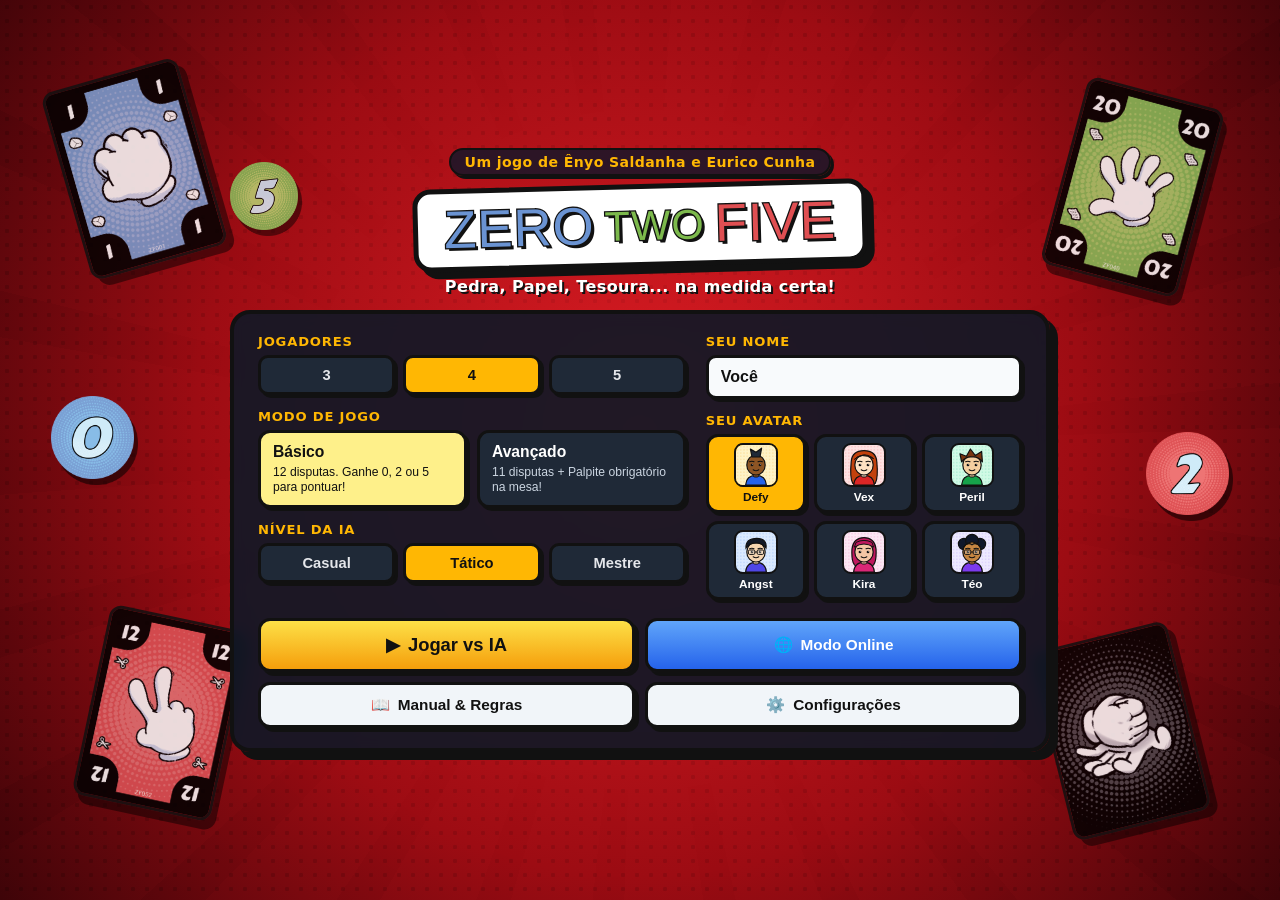
==== commit c4a90a0b: "Mobile layout refinements and online multiplayer mode with room directory" ====
--- a/index.html
+++ b/index.html
@@ -93,10 +93,16 @@
           </div>
 
           <div class="menu-actions">
-            <button id="start-game-btn" type="button" class="btn-comic btn-play">
-              <span>▶</span>
-              <span data-i18n="playNow">Jogar Partida</span>
-            </button>
+            <div class="menu-primary-actions">
+              <button id="start-game-btn" type="button" class="btn-comic btn-play">
+                <span>▶</span>
+                <span data-i18n="playOfflineBtn">Jogar vs IA</span>
+              </button>
+              <button id="open-online-btn" type="button" class="btn-comic btn-bid">
+                <span>🌐</span>
+                <span data-i18n="playOnlineBtn">Modo Online</span>
+              </button>
+            </div>
             <div class="menu-secondary-actions">
               <button id="open-rules-menu-btn" type="button" class="btn-comic btn-secondary">
                 <span>📖</span>
@@ -110,6 +116,168 @@
                 <span>🚪</span>
                 <span data-i18n="quitDesktop">Sair para Desktop</span>
               </button>
+            </div>
+          </div>
+        </div>
+      </div>
+    </section>
+
+    <!-- ================= ONLINE LOBBY ================= -->
+    <section id="online-screen" class="screen">
+      <div class="comic-bg-rays"></div>
+      <div class="comic-bg-halftone"></div>
+
+      <div class="online-container">
+        <header class="online-header">
+          <button id="online-back-btn" type="button" class="btn-comic btn-small btn-secondary" data-i18n="onlineBackBtn">← Menu</button>
+          <h1 class="online-title" data-i18n="onlineTitle">Zero Two Five Online</h1>
+          <div class="conn-pill is-connecting" id="online-conn-pill">
+            <span class="conn-dot"></span>
+            <span id="online-conn-text" data-i18n="onlineConnecting">Conectando...</span>
+          </div>
+        </header>
+
+        <div class="online-card">
+          <div id="online-hub-view">
+            <div class="online-tabs" id="online-tabs">
+              <button type="button" class="online-tab-btn active" data-tab="rooms" data-i18n="onlineTabRooms">📋 Salas Criadas</button>
+              <button type="button" class="online-tab-btn" data-tab="create" data-i18n="onlineTabCreate">➕ Criar Sala</button>
+              <button type="button" class="online-tab-btn" data-tab="join" data-i18n="onlineTabJoin">🔑 Entrar com Código</button>
+            </div>
+
+            <!-- Tab 1: Salas Criadas -->
+            <div id="tab-online-rooms" class="online-tab-panel active">
+              <div class="online-rooms-toolbar">
+                <span class="setup-label" data-i18n="onlineRoomsHeader">Salas Disponíveis</span>
+                <button id="online-refresh-btn" type="button" class="btn-comic btn-small btn-secondary">
+                  <span>🔄</span>
+                  <span data-i18n="onlineRefreshBtn">Atualizar</span>
+                </button>
+              </div>
+              <div id="online-rooms-list" class="online-rooms-list"></div>
+            </div>
+
+            <!-- Tab 2: Criar Sala -->
+            <div id="tab-online-create" class="online-tab-panel hidden">
+              <div class="online-form-grid">
+                <div class="setup-group">
+                  <label class="setup-label" for="create-room-name" data-i18n="onlineRoomNameLabel">Nome da Sala</label>
+                  <input id="create-room-name" class="comic-input" type="text" maxlength="24" placeholder="Mesa do Zero Two Five" />
+                </div>
+
+                <div class="online-two-col">
+                  <div class="setup-group">
+                    <label class="setup-label" data-i18n="playersLabel">Jogadores</label>
+                    <div class="segmented" id="create-players-picker">
+                      <button type="button" class="seg-btn" data-players="3">3</button>
+                      <button type="button" class="seg-btn active" data-players="4">4</button>
+                      <button type="button" class="seg-btn" data-players="5">5</button>
+                    </div>
+                  </div>
+                  <div class="setup-group">
+                    <label class="setup-label" data-i18n="modeLabel">Modo de Jogo</label>
+                    <div class="segmented" id="create-mode-picker">
+                      <button type="button" class="seg-btn active" data-mode="basic" data-i18n="modeBasic">Básico</button>
+                      <button type="button" class="seg-btn" data-mode="advanced" data-i18n="modeAdvanced">Avançado</button>
+                    </div>
+                  </div>
+                </div>
+
+                <div class="setup-group">
+                  <label class="setup-label" data-i18n="onlineVisibilityLabel">Tipo de Sala</label>
+                  <div class="visibility-cards" id="create-visibility-picker">
+                    <button type="button" class="vis-card active" data-vis="open">
+                      <strong>🔓 <span data-i18n="onlineVisOpen">Sala Livre</span></strong>
+                      <span data-i18n="onlineVisOpenDesc">Aparece na lista e entra sem código ou senha</span>
+                    </button>
+                    <button type="button" class="vis-card" data-vis="code">
+                      <strong>🔑 <span data-i18n="onlineVisCode">Sala com Código</span></strong>
+                      <span data-i18n="onlineVisCodeDesc">Sala privada: entra só com o código</span>
+                    </button>
+                    <button type="button" class="vis-card" data-vis="code_password">
+                      <strong>🔒 <span data-i18n="onlineVisCodePwd">Código e Senha</span></strong>
+                      <span data-i18n="onlineVisCodePwdDesc">Aparece na lista com cadeado e exige senha</span>
+                    </button>
+                  </div>
+                </div>
+
+                <div class="setup-group hidden" id="create-password-group">
+                  <label class="setup-label" for="create-room-password" data-i18n="onlinePasswordLabel">Senha da Sala</label>
+                  <input id="create-room-password" class="comic-input" type="password" maxlength="20" placeholder="Mín. 1 caractere" />
+                </div>
+
+                <div class="online-ai-row">
+                  <label class="comic-check">
+                    <input id="create-autofill-ai" type="checkbox" checked />
+                    <span>🤖 <strong data-i18n="onlineAutoFillAi">Autocompletar vagas vazias com IA</strong></span>
+                  </label>
+                  <div class="segmented" id="create-ai-diff-picker">
+                    <button type="button" class="seg-btn" data-diff="casual" data-i18n="diffCasual">Casual</button>
+                    <button type="button" class="seg-btn active" data-diff="tactical" data-i18n="diffTactical">Tático</button>
+                    <button type="button" class="seg-btn" data-diff="master" data-i18n="diffMaster">Mestre</button>
+                  </div>
+                </div>
+              </div>
+
+              <div id="create-room-error" class="online-error-box hidden"></div>
+
+              <button id="create-room-submit-btn" type="button" class="btn-comic btn-play">
+                <span>🚀</span>
+                <span data-i18n="onlineCreateSubmit">Criar Sala</span>
+              </button>
+            </div>
+
+            <!-- Tab 3: Entrar com Código -->
+            <div id="tab-online-join" class="online-tab-panel hidden">
+              <div class="online-form-grid">
+                <div class="setup-group">
+                  <label class="setup-label" for="join-room-code" data-i18n="onlineJoinCodeLabel">Código da Sala</label>
+                  <input id="join-room-code" class="comic-input code-input" type="text" maxlength="8" placeholder="Ex: A7K9P" />
+                </div>
+                <div class="setup-group">
+                  <label class="setup-label" for="join-room-password" data-i18n="onlineJoinPwdLabel">Senha (se a sala exigir)</label>
+                  <input id="join-room-password" class="comic-input" type="password" maxlength="20" />
+                </div>
+              </div>
+              <div id="join-room-error" class="online-error-box hidden"></div>
+              <button id="join-room-submit-btn" type="button" class="btn-comic btn-play">
+                <span>🚪</span>
+                <span data-i18n="onlineJoinSubmit">Entrar na Sala</span>
+              </button>
+            </div>
+          </div>
+
+          <!-- Waiting Room View -->
+          <div id="online-waiting-view" class="waiting-room-view hidden">
+            <div class="waiting-header">
+              <div>
+                <h2 id="waiting-room-title">Mesa</h2>
+                <div class="waiting-meta-pills" id="waiting-room-pills"></div>
+              </div>
+              <div class="code-share-box">
+                <span class="code-badge" id="waiting-room-code">A7K9P</span>
+                <button id="copy-code-btn" type="button" class="btn-comic btn-small btn-secondary" data-i18n="onlineCopyCode">Copiar Código</button>
+                <button id="copy-link-btn" type="button" class="btn-comic btn-small btn-bid" data-i18n="onlineCopyLink">Copiar Link</button>
+              </div>
+            </div>
+
+            <div id="waiting-seats-list" class="waiting-seats-list"></div>
+            <div id="waiting-room-error" class="online-error-box hidden"></div>
+
+            <div id="waiting-host-controls" class="waiting-footer-controls hidden">
+              <label class="comic-check">
+                <input id="waiting-autofill-toggle" type="checkbox" checked />
+                <span>🤖 <strong data-i18n="onlineAutoFillAi">Autocompletar vagas vazias com IA</strong></span>
+              </label>
+              <div class="waiting-action-btns">
+                <button id="waiting-close-btn" type="button" class="btn-comic btn-danger" data-i18n="onlineCloseRoom">Fechar Sala</button>
+                <button id="waiting-start-btn" type="button" class="btn-comic btn-play">▶ <span data-i18n="onlineStartMatch">Iniciar Partida</span></button>
+              </div>
+            </div>
+
+            <div id="waiting-guest-controls" class="waiting-footer-controls hidden">
+              <span class="waiting-status-note">⏳ <span data-i18n="onlineWaitingHostMsg">Aguardando o anfitrião iniciar a partida...</span></span>
+              <button id="waiting-leave-btn" type="button" class="btn-comic btn-danger" data-i18n="onlineLeaveRoom">Sair da Sala</button>
             </div>
           </div>
         </div>
@@ -131,6 +299,7 @@
           <div class="hud-pill" id="hud-round-pill">Rodada 1/5</div>
           <div class="hud-pill hud-pill-accent" id="hud-dispute-pill">Disputa 1/12</div>
           <div class="hud-pill hud-pill-mode" id="hud-mode-pill">Básico</div>
+          <div class="hud-pill hud-pill-online hidden" id="hud-online-pill">🌐</div>
         </div>
 
         <div class="hud-center">
@@ -220,7 +389,7 @@
         </div>
 
         <div class="human-controls-panel">
-          <button id="sort-hand-btn" type="button" class="btn-comic btn-small">
+          <button id="sort-hand-btn" type="button" class="btn-comic btn-small hidden">
             <span>⇅</span>
             <span id="sort-hand-label">Ordenar por Número</span>
           </button>
@@ -341,6 +510,24 @@
           </div>
         </div>
       </div>
+
+      <!-- Locked Room Password Modal -->
+      <div id="room-password-modal" class="comic-modal hidden">
+        <div class="modal-header">
+          <h2 id="pwd-modal-title" data-i18n="onlineEnterPasswordTitle">Senha da Sala</h2>
+          <button type="button" class="modal-close-btn" data-close-modal="room-password-modal">✕</button>
+        </div>
+        <div class="modal-body">
+          <p id="pwd-modal-room-name" class="pwd-room-label"></p>
+          <p class="pwd-hint" data-i18n="onlinePasswordPromptHint">Digite a senha desta sala para entrar sem precisar do código:</p>
+          <input id="pwd-modal-input" class="comic-input" type="password" maxlength="20" />
+          <div id="pwd-modal-error" class="online-error-box hidden"></div>
+        </div>
+        <div class="modal-footer">
+          <button type="button" class="btn-comic btn-secondary" data-close-modal="room-password-modal" data-i18n="close">Fechar</button>
+          <button id="pwd-modal-submit-btn" type="button" class="btn-comic btn-play" data-i18n="onlineJoinBtn">Entrar</button>
+        </div>
+      </div>
     </div>
 
     <canvas id="confetti-canvas" class="confetti-canvas hidden"></canvas>
--- a/src/css/style.css
+++ b/src/css/style.css
@@ -951,6 +951,7 @@
   display: flex;
   align-items: center;
   justify-content: center;
+  pointer-events: none;
 }
 
 .direction-ring {
@@ -987,6 +988,12 @@
   font-size: 0.9rem;
   white-space: nowrap;
   box-shadow: 3px 3px 0 var(--ink);
+}
+
+.center-status-banner #center-status-text {
+  display: inline-flex;
+  align-items: center;
+  gap: 5px;
 }
 
 .center-status-banner.tie-warning {
@@ -1092,6 +1099,11 @@
 @keyframes calloutPop {
   from { transform: translate(-50%, -50%) scale(0.5) rotate(-6deg); opacity: 0; }
   to { transform: translate(-50%, -50%) scale(1) rotate(-1.5deg); opacity: 1; }
+}
+
+@keyframes calloutPopMobile {
+  from { transform: translateX(-50%) scale(0.5) rotate(-6deg); opacity: 0; }
+  to { transform: translateX(-50%) scale(1) rotate(-1.5deg); opacity: 1; }
 }
 
 .callout-burst {
@@ -1659,6 +1671,440 @@
   to { box-shadow: 0 0 22px rgba(253, 224, 71, 1), 3px 3px 0 var(--ink); }
 }
 
+/* ================= ONLINE LOBBY & WAITING ROOM ================= */
+.menu-primary-actions {
+  display: grid;
+  grid-template-columns: repeat(2, minmax(0, 1fr));
+  gap: 10px;
+}
+
+.menu-primary-actions .btn-comic {
+  width: 100%;
+  justify-content: center;
+}
+
+.hud-pill-online {
+  background: #0ea5e9;
+  color: #fff;
+}
+
+#online-screen {
+  align-items: center;
+  justify-content: flex-start;
+  padding: 18px 16px;
+  overflow-y: auto;
+}
+
+.online-container {
+  position: relative;
+  z-index: 2;
+  width: 100%;
+  max-width: 820px;
+  display: flex;
+  flex-direction: column;
+  gap: 12px;
+}
+
+.online-header {
+  display: flex;
+  align-items: center;
+  justify-content: space-between;
+  gap: 10px;
+  flex-wrap: wrap;
+}
+
+.online-title {
+  margin: 0;
+  font-family: var(--font-display);
+  font-size: clamp(1.25rem, 2.5vw, 1.8rem);
+  color: #fde047;
+  letter-spacing: 0.5px;
+  -webkit-text-stroke: 2px var(--ink);
+  paint-order: stroke fill;
+  text-shadow: 3px 3px 0 var(--ink);
+}
+
+.conn-pill {
+  display: inline-flex;
+  align-items: center;
+  gap: 7px;
+  padding: 5px 12px;
+  background: rgba(15, 23, 42, 0.92);
+  border: 2.5px solid var(--ink);
+  border-radius: 999px;
+  font-weight: 800;
+  font-size: 0.82rem;
+  box-shadow: 2px 2px 0 var(--ink);
+}
+
+.conn-dot {
+  width: 10px;
+  height: 10px;
+  border-radius: 50%;
+  background: #94a3b8;
+  border: 1.5px solid var(--ink);
+}
+
+.conn-pill.is-connected .conn-dot {
+  background: #22c55e;
+  box-shadow: 0 0 8px #22c55e;
+}
+
+.conn-pill.is-connecting .conn-dot {
+  background: #facc15;
+  animation: pulseDot 0.9s infinite alternate;
+}
+
+.conn-pill.is-error .conn-dot {
+  background: #ef4444;
+}
+
+@keyframes pulseDot {
+  from { opacity: 0.45; }
+  to { opacity: 1; }
+}
+
+.online-card {
+  background: rgba(15, 23, 42, 0.94);
+  border: 4px solid var(--ink);
+  border-radius: 20px;
+  padding: 18px;
+  box-shadow: 7px 7px 0 var(--ink);
+  display: flex;
+  flex-direction: column;
+  gap: 14px;
+}
+
+.online-tabs {
+  display: grid;
+  grid-template-columns: repeat(3, minmax(0, 1fr));
+  gap: 8px;
+  margin-bottom: 14px;
+}
+
+.online-tab-btn {
+  padding: 10px 10px;
+  border: 3px solid var(--ink);
+  border-radius: 12px;
+  background: #1e293b;
+  color: #cbd5e1;
+  font-weight: 900;
+  font-size: 0.9rem;
+  cursor: pointer;
+  box-shadow: 3px 3px 0 var(--ink);
+  transition: transform 0.1s ease, background 0.15s ease;
+}
+
+.online-tab-btn.active {
+  background: var(--accent);
+  color: var(--ink);
+}
+
+.online-rooms-toolbar {
+  display: flex;
+  align-items: center;
+  justify-content: space-between;
+  gap: 10px;
+  margin-bottom: 10px;
+}
+
+.online-rooms-list {
+  display: flex;
+  flex-direction: column;
+  gap: 9px;
+  max-height: 360px;
+  overflow-y: auto;
+}
+
+.online-empty-state {
+  padding: 26px 16px;
+  text-align: center;
+  background: #1e293b;
+  border: 2.5px dashed #475569;
+  border-radius: 14px;
+  color: #cbd5e1;
+  font-weight: 700;
+  font-size: 0.92rem;
+}
+
+.room-list-item {
+  display: flex;
+  align-items: center;
+  justify-content: space-between;
+  gap: 12px;
+  padding: 11px 14px;
+  background: #1e293b;
+  border: 3px solid var(--ink);
+  border-radius: 14px;
+  box-shadow: 3px 3px 0 var(--ink);
+}
+
+.room-list-info {
+  display: flex;
+  flex-direction: column;
+  gap: 5px;
+  min-width: 0;
+}
+
+.room-list-title {
+  font-weight: 900;
+  font-size: 1rem;
+  color: #fff;
+  overflow: hidden;
+  text-overflow: ellipsis;
+  white-space: nowrap;
+}
+
+.room-list-meta {
+  display: flex;
+  align-items: center;
+  gap: 6px;
+  flex-wrap: wrap;
+}
+
+.room-badge {
+  display: inline-flex;
+  align-items: center;
+  gap: 4px;
+  padding: 2px 8px;
+  background: #334155;
+  border: 2px solid var(--ink);
+  border-radius: 999px;
+  font-size: 0.74rem;
+  font-weight: 800;
+  color: #f8fafc;
+}
+
+.room-badge.open {
+  background: #15803d;
+}
+
+.room-badge.locked {
+  background: #b45309;
+}
+
+.room-badge.ai {
+  background: #1d4ed8;
+}
+
+.online-form-grid {
+  display: flex;
+  flex-direction: column;
+  gap: 12px;
+  margin-bottom: 14px;
+}
+
+.online-two-col {
+  display: grid;
+  grid-template-columns: repeat(2, minmax(0, 1fr));
+  gap: 10px;
+}
+
+.visibility-cards {
+  display: grid;
+  grid-template-columns: repeat(3, minmax(0, 1fr));
+  gap: 8px;
+}
+
+.vis-card {
+  display: flex;
+  flex-direction: column;
+  align-items: flex-start;
+  gap: 4px;
+  padding: 10px 11px;
+  background: #1e293b;
+  color: #fff;
+  border: 3px solid var(--ink);
+  border-radius: 12px;
+  text-align: left;
+  cursor: pointer;
+  box-shadow: 3px 3px 0 var(--ink);
+}
+
+.vis-card strong {
+  font-size: 0.88rem;
+}
+
+.vis-card span {
+  font-size: 0.74rem;
+  line-height: 1.25;
+  color: #cbd5e1;
+}
+
+.vis-card.active {
+  background: #fde047;
+  color: var(--ink);
+}
+
+.vis-card.active span {
+  color: #1e293b;
+}
+
+.online-ai-row {
+  display: flex;
+  align-items: center;
+  justify-content: space-between;
+  gap: 10px;
+  flex-wrap: wrap;
+  padding: 10px 12px;
+  background: #1e293b;
+  border: 2.5px solid var(--ink);
+  border-radius: 12px;
+}
+
+.comic-check {
+  display: inline-flex;
+  align-items: center;
+  gap: 8px;
+  cursor: pointer;
+  font-size: 0.9rem;
+}
+
+.comic-check input {
+  width: 18px;
+  height: 18px;
+  accent-color: #fde047;
+}
+
+.code-input {
+  text-transform: uppercase;
+  font-family: var(--font-display);
+  letter-spacing: 3px;
+  font-size: 1.15rem;
+}
+
+.online-error-box {
+  padding: 8px 12px;
+  margin-bottom: 10px;
+  background: #7f1d1d;
+  color: #fecaca;
+  border: 2.5px solid var(--ink);
+  border-radius: 10px;
+  font-weight: 800;
+  font-size: 0.86rem;
+}
+
+.waiting-header {
+  display: flex;
+  align-items: flex-start;
+  justify-content: space-between;
+  gap: 12px;
+  flex-wrap: wrap;
+}
+
+.waiting-header h2 {
+  margin: 0 0 6px;
+  font-family: var(--font-display);
+  font-size: 1.35rem;
+  color: #fde047;
+}
+
+.waiting-meta-pills {
+  display: flex;
+  gap: 6px;
+  flex-wrap: wrap;
+}
+
+.code-share-box {
+  display: flex;
+  align-items: center;
+  gap: 6px;
+  flex-wrap: wrap;
+}
+
+.code-badge {
+  padding: 5px 12px;
+  background: #ffffff;
+  color: var(--ink);
+  border: 3px solid var(--ink);
+  border-radius: 10px;
+  font-family: var(--font-display);
+  font-size: 1.1rem;
+  letter-spacing: 2px;
+  box-shadow: 2px 2px 0 var(--ink);
+}
+
+.waiting-seats-list {
+  display: grid;
+  grid-template-columns: repeat(auto-fit, minmax(170px, 1fr));
+  gap: 9px;
+}
+
+.seat-slot-card {
+  display: flex;
+  align-items: center;
+  gap: 10px;
+  padding: 10px 12px;
+  border: 3px solid var(--ink);
+  border-radius: 13px;
+  background: #1e293b;
+  box-shadow: 3px 3px 0 var(--ink);
+}
+
+.seat-slot-card.empty {
+  border-style: dashed;
+  background: rgba(30, 41, 59, 0.55);
+}
+
+.seat-slot-num {
+  font-size: 1.2rem;
+  font-weight: 900;
+}
+
+.seat-slot-text {
+  display: flex;
+  flex-direction: column;
+  gap: 2px;
+  min-width: 0;
+}
+
+.seat-slot-text strong {
+  font-size: 0.92rem;
+  overflow: hidden;
+  text-overflow: ellipsis;
+  white-space: nowrap;
+}
+
+.seat-slot-text span {
+  font-size: 0.74rem;
+  color: #cbd5e1;
+}
+
+.waiting-footer-controls {
+  display: flex;
+  align-items: center;
+  justify-content: space-between;
+  gap: 12px;
+  flex-wrap: wrap;
+  padding-top: 8px;
+  border-top: 2px solid #1e293b;
+}
+
+.waiting-action-btns {
+  display: flex;
+  gap: 8px;
+  flex-wrap: wrap;
+}
+
+.waiting-status-note {
+  font-weight: 800;
+  color: #fde047;
+  font-size: 0.92rem;
+}
+
+.pwd-room-label {
+  margin: 0;
+  font-weight: 900;
+  font-size: 1.05rem;
+  color: #fde047;
+}
+
+.pwd-hint {
+  margin: 0;
+  font-size: 0.88rem;
+  color: #cbd5e1;
+}
+
 /* ================= RESPONSIVE / MOBILE PORTRAIT ================= */
 @media (max-width: 768px) {
   .screen {
@@ -1745,8 +2191,11 @@
     gap: 6px;
   }
   .btn-play {
-    padding: 10px 16px;
-    font-size: 1rem;
+    padding: 10px 14px;
+    font-size: 0.94rem;
+  }
+  .menu-primary-actions {
+    gap: 8px;
   }
   .menu-secondary-actions {
     display: grid;
@@ -1766,17 +2215,49 @@
     opacity: 0.2;
   }
 
+  /* Online Lobby Mobile Portrait */
+  #online-screen {
+    padding: 10px;
+  }
+  .online-card {
+    padding: 12px;
+    border-width: 3px;
+    border-radius: 16px;
+    box-shadow: 4px 4px 0 var(--ink);
+  }
+  .online-tabs {
+    gap: 5px;
+  }
+  .online-tab-btn {
+    padding: 8px 6px;
+    font-size: 0.74rem;
+    border-width: 2.5px;
+  }
+  .online-two-col,
+  .visibility-cards {
+    grid-template-columns: minmax(0, 1fr);
+  }
+  .room-list-item {
+    padding: 9px 10px;
+    gap: 8px;
+  }
+
   /* Top HUD Mobile Portrait */
   .top-hud {
     flex-wrap: wrap;
-    gap: 5px;
-    padding: 6px 8px;
+    gap: 4px;
+    padding: 5px 8px;
+    z-index: 30;
   }
   .hud-left,
   .hud-right {
     gap: 4px;
     flex-wrap: nowrap;
   }
+  .hud-right {
+    width: 100%;
+    justify-content: flex-end;
+  }
   .mini-logo {
     font-size: 0.72rem;
     padding: 2px 5px;
@@ -1789,6 +2270,7 @@
     padding: 3px 6px;
   }
   .reserve-box {
+    margin-right: auto;
     gap: 3px;
     padding: 2px 5px;
   }
@@ -1808,105 +2290,158 @@
     border-radius: 8px;
   }
   .hud-center {
-    order: 3;
-    flex-basis: 100%;
+    position: absolute;
+    right: 2%;
+    top: calc(100% + 102px);
+    order: unset;
+    flex-basis: auto;
+    z-index: 32;
+    pointer-events: none;
+  }
+  #game-screen[data-players="3"] .hud-center {
+    top: calc(100% + 52px);
   }
   .center-status-banner {
-    font-size: 0.74rem;
-    padding: 4px 12px;
-    max-width: 96vw;
+    flex-direction: column;
+    padding: 4px 8px;
+    border-radius: 10px;
+    border-width: 2px;
+    box-shadow: 2px 2px 0 var(--ink);
+    min-width: 84px;
+    max-width: 112px;
+    white-space: normal;
+    text-align: center;
+  }
+  .center-status-banner #center-status-text {
+    flex-direction: column;
+    gap: 1px;
+    line-height: 1.15;
+  }
+  .center-status-banner .status-label {
+    font-size: 0.56rem;
+    font-weight: 800;
+    opacity: 0.92;
+  }
+  .center-status-banner .status-value {
+    font-size: 0.72rem;
+    font-weight: 900;
   }
 
   /* Opponents in top perimeter band so center stage is open */
   .opp-seat {
     gap: 4px;
-    max-width: 46vw;
+    max-width: 47vw;
   }
   .opp-card-box {
     max-width: 100%;
-    padding: 4px 7px;
+    padding: 3px 7px;
     gap: 5px;
-    border-width: 2.5px;
-    border-radius: 12px;
-    box-shadow: 3px 3px 0 var(--ink);
-  }
-  .avatar-frame {
-    width: 32px;
-    height: 32px;
     border-width: 2px;
-    border-radius: 8px;
+    border-radius: 11px;
+    box-shadow: 2px 2px 0 var(--ink);
+  }
+  .opp-seat .avatar-frame,
+  .human-profile-panel .avatar-frame {
+    display: none;
+  }
+  .seat-avatar-wrap {
+    display: flex;
+    align-items: center;
   }
   .card-count-badge {
-    font-size: 0.65rem;
-    padding: 1px 5px;
-    bottom: -4px;
-    right: -4px;
+    position: static;
+    min-width: 22px;
+    height: 22px;
+    font-size: 0.66rem;
+    padding: 0 4px;
   }
   .opp-info {
-    gap: 2px;
+    gap: 1px;
+    min-width: 92px;
   }
   .seat-name {
-    font-size: 0.74rem;
+    font-size: 0.72rem;
+    line-height: 1.12;
   }
   .opp-stats-line {
     gap: 4px;
   }
   .wins-pill {
-    font-size: 0.72rem;
-    padding: 2px 6px;
+    font-size: 0.68rem;
+    padding: 1px 6px;
     border-width: 2px;
+    gap: 4px;
   }
   .trophy-icon {
-    font-size: 0.85rem;
+    font-size: 0.78rem;
   }
   .token-chip {
     width: 15px;
     height: 15px;
   }
+  .bid-mini-slot {
+    padding: 1px 4px;
+    gap: 3px;
+  }
+  .bid-mini-slot img {
+    width: 13px;
+    height: 18px;
+  }
+  .bid-mini-slot span {
+    font-size: 0.6rem;
+  }
   .opp-hand-fan {
     display: none;
   }
 
   .opp-seat.pos-top-left {
-    top: 1.5%;
+    top: 2px;
     left: 2%;
   }
   .opp-seat.pos-top-right {
-    top: 1.5%;
+    top: 2px;
     right: 2%;
   }
   .opp-seat.pos-top-center {
-    top: 1%;
+    top: 2px;
     left: 50%;
     right: auto;
     transform: translateX(-50%);
   }
   .opp-seat.pos-top-center .opp-card-box {
-    padding: 4px 8px;
+    padding: 3px 8px;
   }
   .opp-seat.pos-left,
   .opp-seat.pos-mid-left {
     left: 2%;
-    top: 14.5%;
+    top: 52px;
   }
   .opp-seat.pos-right,
   .opp-seat.pos-mid-right {
     right: 2%;
-    top: 14.5%;
+    top: 52px;
   }
 
   /* Center Play Stage below top opponent strip */
+  .table-arena {
+    z-index: 26;
+  }
   .center-zone {
-    top: 61%;
+    top: 98px;
+    bottom: 50px;
     left: 50%;
+    transform: translateX(-50%);
     width: 96vw;
-    height: 72%;
+    height: auto;
+  }
+  #game-screen[data-players="3"] .center-zone {
+    top: 56px;
   }
   .direction-ring {
     inset: 14% 20%;
   }
   .table-card-frame {
-    width: clamp(50px, 14vw, 62px);
+    width: clamp(55px, 15.4vw, 68px);
     border-width: 2.5px;
     border-radius: 9px;
     box-shadow: 3px 4px 0 rgba(0, 0, 0, 0.65);
@@ -1920,9 +2455,12 @@
     font-size: 1rem;
   }
   .comic-callout {
-    top: 48%;
-    max-width: 184px;
-    padding: 4px 8px;
+    top: auto;
+    bottom: -52px;
+    transform: translateX(-50%) rotate(-1.5deg);
+    animation: calloutPopMobile 0.3s cubic-bezier(0.2, 1.4, 0.4, 1);
+    max-width: min(268px, 86vw);
+    padding: 5px 14px;
     gap: 2px;
     border-width: 2.5px;
     border-radius: 12px;
@@ -1967,7 +2505,7 @@
     padding: 16px 6px 2px;
   }
   .hand-card-btn {
-    width: clamp(52px, 14.5vw, 68px);
+    width: clamp(57px, 16vw, 75px);
     border-width: 2.5px;
     border-radius: 8px;
     box-shadow: 2px 4px 0 rgba(0, 0, 0, 0.65);
